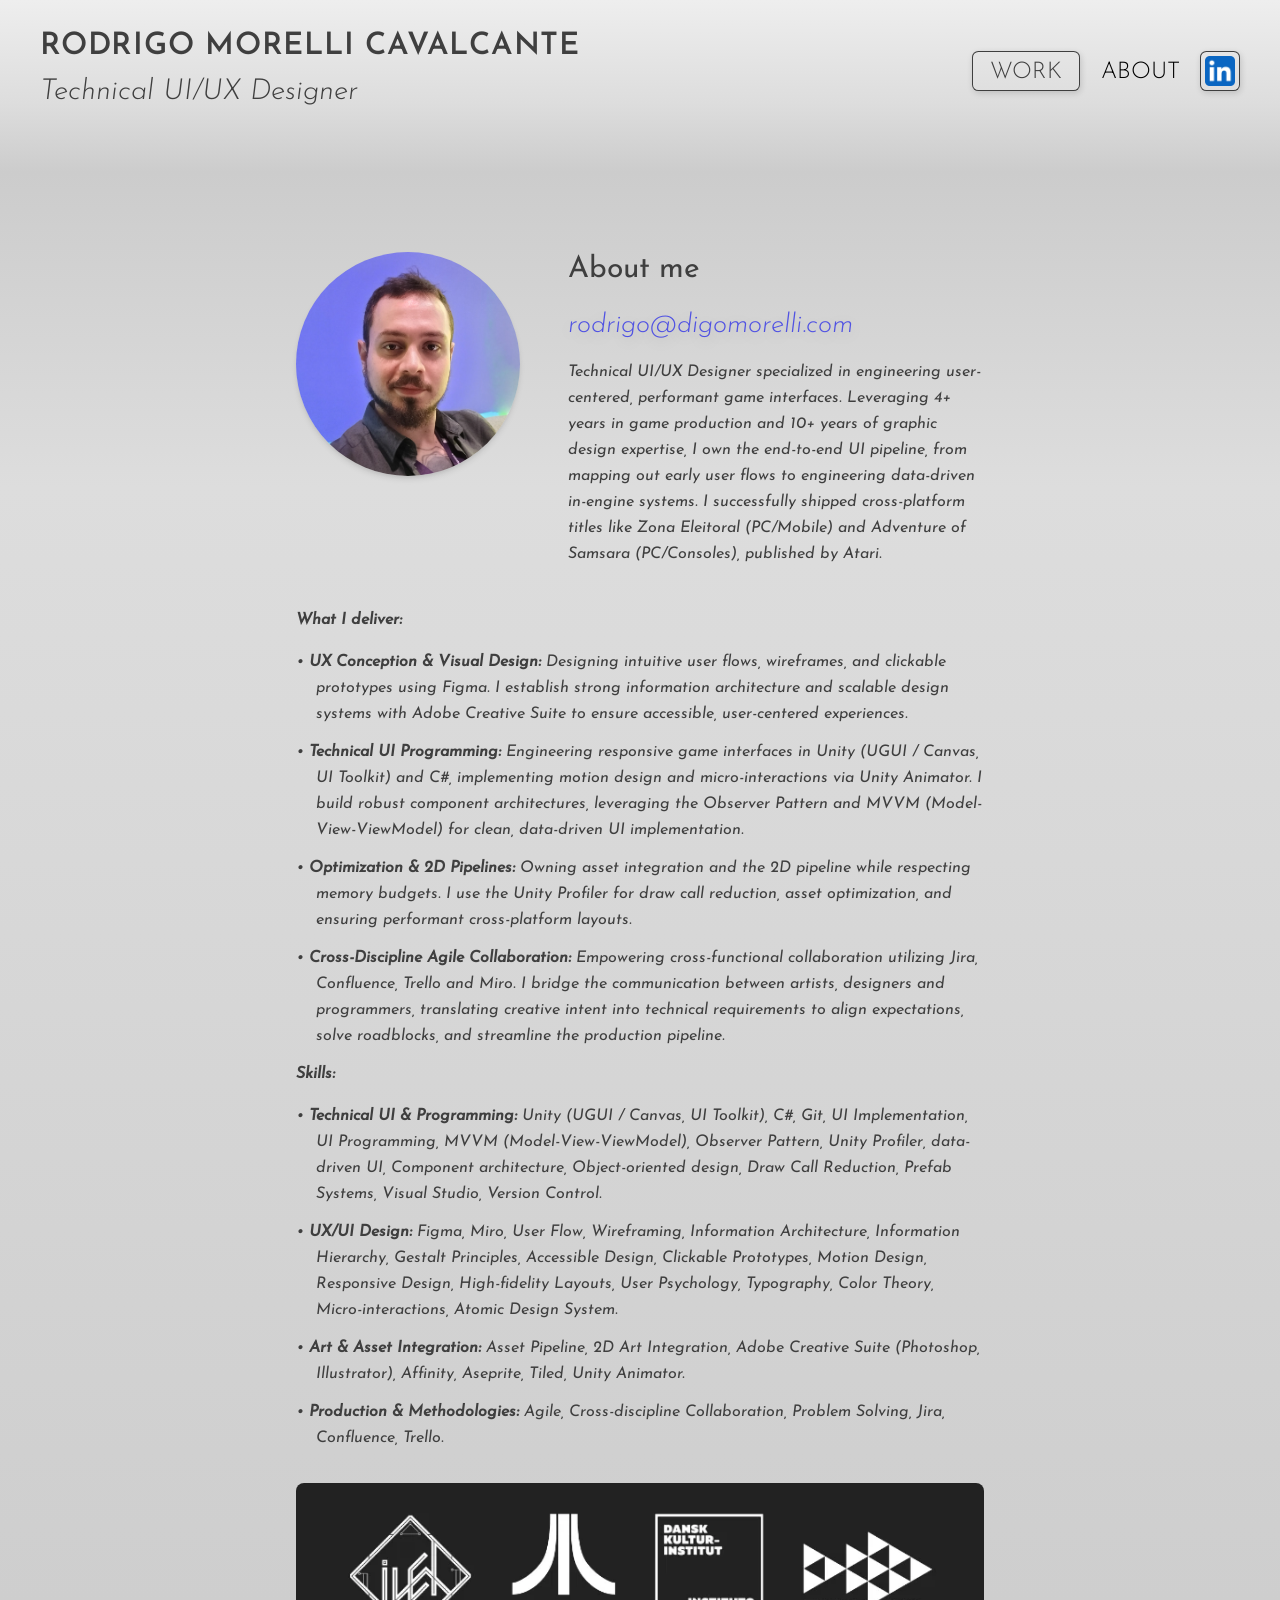
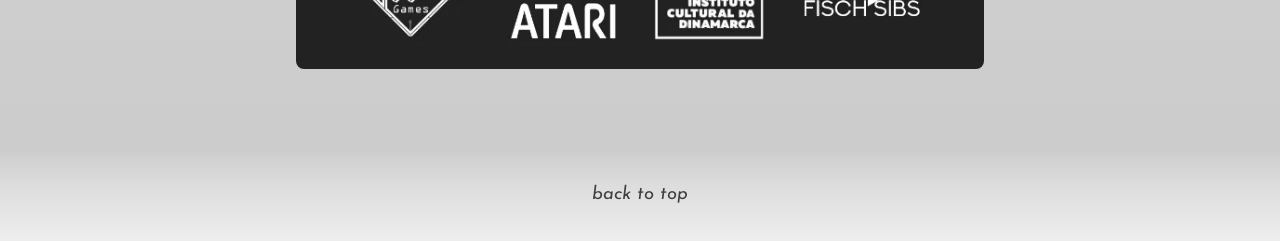
==== about/index.html @ e169d1e5 "content update" ====
<!DOCTYPE html>
<html lang="pt-BR">
<head>
<meta charset="UTF-8">
<meta name="viewport" content="width=device-width,initial-scale=1.0">
<title>About — Rodrigo Morelli Cavalcante</title>
<meta name="description" content="Sobre Rodrigo Morelli Cavalcante, Technical Artist e Game UI/UX Designer.">
<script async src="https://www.googletagmanager.com/gtag/js?id=G-GEHZT2DQS3"></script>
<script>window.dataLayer=window.dataLayer||[];function gtag(){dataLayer.push(arguments);}gtag('js',new Date());gtag('config','G-GEHZT2DQS3');</script>
<link rel="stylesheet" href="/styles.css">
<link rel="stylesheet" href="/fonts.css">
</head>
<body>
<div class="slide-inner">
<header class="bg-header" style="padding-bottom:3.6rem;">
  <div class="max-w-[1920px] mx-auto px-6 sm:px-10 pt-6 lg:pt-7 flex flex-col gap-5 lg:flex-row lg:items-center lg:justify-between">
    <a href="/" class="inline-block hover:underline" style="text-decoration:none;">
      <div class="text-[22px] sm:text-[26.4px] lg:text-[30.8px] font-semibold uppercase tracking-wide text-[#3F3F3F] leading-tight">Rodrigo Morelli Cavalcante</div>
      <div class="text-[17.6px] sm:text-[19.8px] lg:text-[29px] font-light italic text-[#3F3F3F] mt-1">Technical UI/UX Designer</div>
    </a>
    <nav class="flex flex-wrap items-center gap-[5px] sm:gap-[6px]">
      <a href="/" class="nav-btn js-nav-work" style="width:75.6px;height:28px;">
        <span style="transform:translateY(2px);display:inline-block;font-size:16.2px;font-weight:300;">WORK</span>
      </a>
      <a href="/about/" class="nav-btn-selected js-nav-about" style="width:84px;height:28px;">
        <span style="transform:translateY(2px);display:inline-block;font-size:16.2px;font-weight:300;">ABOUT</span>
      </a>
      <a href="https://www.linkedin.com/in/rodrigomorellicavalcante/" target="_blank" rel="noopener" class="linkedin-btn" id="li-btn" style="width:28px;height:28px;">
        <img src="/images/linkedin.webp" alt="LinkedIn" id="li-icon" style="width:20px;height:20px;border-radius:3px;">
      </a>
    </nav>
  </div>
</header>
  <div class="slide-main bg-content">
    <section class="max-w-3xl mx-auto px-6 sm:px-10 py-12 sm:py-16 lg:py-20">
      <div class="flex flex-col items-center text-center lg:flex-row lg:items-start lg:text-left gap-8 lg:gap-12">
        <div class="w-44 h-44 sm:w-52 sm:h-52 lg:w-56 lg:h-56 rounded-full overflow-hidden shrink-0 shadow-md">
          <picture><source srcset="/images/rodrigo-photo.webp" type="image/webp"><img src="/images/rodrigo-photo.png" alt="Rodrigo Morelli Cavalcante" loading="lazy" class="w-full h-full object-cover" ></picture>
        </div>
        <div>
          <h1 class="text-2xl sm:text-3xl text-[#3F3F3F] mb-4">About me</h1>
          <p class="lede font-light italic text-[#5052E3] text-[27px] text-center lg:text-left leading-relaxed mb-3">rodrigo@digomorelli.com</p>
          <p class="italic text-[#3F3F3F] leading-relaxed">Technical UI/UX Designer specialized in engineering user-centered, performant game interfaces. Leveraging 4+ years in game production and 10+ years of graphic design expertise, I own the end-to-end UI pipeline, from mapping out early user flows to engineering data-driven in-engine systems. I successfully shipped cross-platform titles like Zona Eleitoral (PC/Mobile) and Adventure of Samsara (PC/Consoles), published by Atari.</p>
        </div>
      </div>
      <div class="mt-8 lg:mt-10 text-center lg:text-left">
        <p class="italic text-[#3F3F3F] leading-relaxed mb-4"><strong>What I deliver:</strong></p><p class="italic text-[#3F3F3F] leading-relaxed mb-3" style="padding-left:1.25em;text-indent:-1.25em;">&#8226;&nbsp;<strong>UX Conception &amp; Visual Design:</strong> Designing intuitive user flows, wireframes, and clickable prototypes using Figma. I establish strong information architecture and scalable design systems with Adobe Creative Suite to ensure accessible, user-centered experiences.</p><p class="italic text-[#3F3F3F] leading-relaxed mb-3" style="padding-left:1.25em;text-indent:-1.25em;">&#8226;&nbsp;<strong>Technical UI Programming:</strong> Engineering responsive game interfaces in Unity (UGUI / Canvas, UI Toolkit) and C#, implementing motion design and micro-interactions via Unity Animator. I build robust component architectures, leveraging the Observer Pattern and MVVM (Model-View-ViewModel) for clean, data-driven UI implementation.</p><p class="italic text-[#3F3F3F] leading-relaxed mb-3" style="padding-left:1.25em;text-indent:-1.25em;">&#8226;&nbsp;<strong>Optimization &amp; 2D Pipelines:</strong> Owning asset integration and the 2D pipeline while respecting memory budgets. I use the Unity Profiler for draw call reduction, asset optimization, and ensuring performant cross-platform layouts.</p><p class="italic text-[#3F3F3F] leading-relaxed mb-3" style="padding-left:1.25em;text-indent:-1.25em;">&#8226;&nbsp;<strong>Cross-Discipline Agile Collaboration:</strong> Empowering cross-functional collaboration utilizing Jira, Confluence, Trello and Miro. I bridge the communication between artists, designers and programmers, translating creative intent into technical requirements to align expectations, solve roadblocks, and streamline the production pipeline.</p><p class="italic text-[#3F3F3F] leading-relaxed mt-2 mb-4"><strong>Skills:</strong></p><p class="italic text-[#3F3F3F] leading-relaxed mb-3" style="padding-left:1.25em;text-indent:-1.25em;">&#8226;&nbsp;<strong>Technical UI &amp; Programming:</strong> Unity (UGUI / Canvas, UI Toolkit), C#, Git, UI Implementation, UI Programming, MVVM (Model-View-ViewModel), Observer Pattern, Unity Profiler, data-driven UI, Component architecture, Object-oriented design, Draw Call Reduction, Prefab Systems, Visual Studio, Version Control.</p><p class="italic text-[#3F3F3F] leading-relaxed mb-3" style="padding-left:1.25em;text-indent:-1.25em;">&#8226;&nbsp;<strong>UX/UI Design:</strong> Figma, Miro, User Flow, Wireframing, Information Architecture, Information Hierarchy, Gestalt Principles, Accessible Design, Clickable Prototypes, Motion Design, Responsive Design, High-fidelity Layouts, User Psychology, Typography, Color Theory, Micro-interactions, Atomic Design System.</p><p class="italic text-[#3F3F3F] leading-relaxed mb-3" style="padding-left:1.25em;text-indent:-1.25em;">&#8226;&nbsp;<strong>Art &amp; Asset Integration:</strong> Asset Pipeline, 2D Art Integration, Adobe Creative Suite (Photoshop, Illustrator), Affinity, Aseprite, Tiled, Unity Animator.</p><p class="italic text-[#3F3F3F] leading-relaxed mb-8" style="padding-left:1.25em;text-indent:-1.25em;">&#8226;&nbsp;<strong>Production &amp; Methodologies:</strong> Agile, Cross-discipline Collaboration, Problem Solving, Jira, Confluence, Trello.</p>
        <picture><source srcset="/images/companies-banner.webp" type="image/webp"><img src="/images/companies-banner.png" alt="Companies" loading="lazy" class="w-full rounded-lg" ></picture>
      </div>
    </section>
  </div>
  <footer class="bg-footer py-8 text-center">
  <button class="js-footer-top italic text-[16.1px] sm:text-[18.4px] text-[#3F3F3F] hover:opacity-60 transition-opacity duration-200 border-none bg-transparent cursor-pointer">back to top</button>
</footer>
</div>
<div id="zoom-modal"
     class="fixed inset-0 z-[60] flex items-center justify-center
            bg-black/60 opacity-0 pointer-events-none
            transition-opacity duration-200 ease-out"
     role="dialog" aria-modal="true">
  <button id="zoom-close"
          aria-label="Close"
          class="absolute top-4 right-4 w-10 h-10 flex items-center justify-center
                 text-[#EEEEEE] hover:text-white text-2xl leading-none
                 bg-transparent border-none cursor-pointer z-10 transition-colors duration-150">&#x2715;</button>
  <img id="zoom-img" src="" alt="Expanded view"
       class="max-w-[95vw] max-h-[95vh] object-contain select-none">
</div>
<button id="backToTop" aria-label="Back to top"
  class="fixed bottom-6 right-6 z-50 flex flex-col items-center justify-center
         w-16 h-16 rounded-full opacity-0 pointer-events-none translate-y-3
         transition-all duration-200">
  <svg width="16" height="16" viewBox="0 0 24 24" fill="none" stroke="currentColor"
       stroke-width="2.5" stroke-linecap="round" stroke-linejoin="round">
    <polyline points="18 15 12 9 6 15"/>
  </svg>
  <span style="font-size:10px;font-weight:500;letter-spacing:.05em;margin-top:2px;">TOP</span>
</button>
<script src="/scripts.js" defer></script>
</body>
</html>
---- styles.css ----
*,:after,:before{--tw-border-spacing-x:0;--tw-border-spacing-y:0;--tw-translate-x:0;--tw-translate-y:0;--tw-rotate:0;--tw-skew-x:0;--tw-skew-y:0;--tw-scale-x:1;--tw-scale-y:1;--tw-pan-x: ;--tw-pan-y: ;--tw-pinch-zoom: ;--tw-scroll-snap-strictness:proximity;--tw-gradient-from-position: ;--tw-gradient-via-position: ;--tw-gradient-to-position: ;--tw-ordinal: ;--tw-slashed-zero: ;--tw-numeric-figure: ;--tw-numeric-spacing: ;--tw-numeric-fraction: ;--tw-ring-inset: ;--tw-ring-offset-width:0px;--tw-ring-offset-color:#fff;--tw-ring-color:rgba(59,130,246,.5);--tw-ring-offset-shadow:0 0 #0000;--tw-ring-shadow:0 0 #0000;--tw-shadow:0 0 #0000;--tw-shadow-colored:0 0 #0000;--tw-blur: ;--tw-brightness: ;--tw-contrast: ;--tw-grayscale: ;--tw-hue-rotate: ;--tw-invert: ;--tw-saturate: ;--tw-sepia: ;--tw-drop-shadow: ;--tw-backdrop-blur: ;--tw-backdrop-brightness: ;--tw-backdrop-contrast: ;--tw-backdrop-grayscale: ;--tw-backdrop-hue-rotate: ;--tw-backdrop-invert: ;--tw-backdrop-opacity: ;--tw-backdrop-saturate: ;--tw-backdrop-sepia: ;--tw-contain-size: ;--tw-contain-layout: ;--tw-contain-paint: ;--tw-contain-style: }::backdrop{--tw-border-spacing-x:0;--tw-border-spacing-y:0;--tw-translate-x:0;--tw-translate-y:0;--tw-rotate:0;--tw-skew-x:0;--tw-skew-y:0;--tw-scale-x:1;--tw-scale-y:1;--tw-pan-x: ;--tw-pan-y: ;--tw-pinch-zoom: ;--tw-scroll-snap-strictness:proximity;--tw-gradient-from-position: ;--tw-gradient-via-position: ;--tw-gradient-to-position: ;--tw-ordinal: ;--tw-slashed-zero: ;--tw-numeric-figure: ;--tw-numeric-spacing: ;--tw-numeric-fraction: ;--tw-ring-inset: ;--tw-ring-offset-width:0px;--tw-ring-offset-color:#fff;--tw-ring-color:rgba(59,130,246,.5);--tw-ring-offset-shadow:0 0 #0000;--tw-ring-shadow:0 0 #0000;--tw-shadow:0 0 #0000;--tw-shadow-colored:0 0 #0000;--tw-blur: ;--tw-brightness: ;--tw-contrast: ;--tw-grayscale: ;--tw-hue-rotate: ;--tw-invert: ;--tw-saturate: ;--tw-sepia: ;--tw-drop-shadow: ;--tw-backdrop-blur: ;--tw-backdrop-brightness: ;--tw-backdrop-contrast: ;--tw-backdrop-grayscale: ;--tw-backdrop-hue-rotate: ;--tw-backdrop-invert: ;--tw-backdrop-opacity: ;--tw-backdrop-saturate: ;--tw-backdrop-sepia: ;--tw-contain-size: ;--tw-contain-layout: ;--tw-contain-paint: ;--tw-contain-style: }/*! tailwindcss v3.4.19 | MIT License | https://tailwindcss.com*/*,:after,:before{box-sizing:border-box;border:0 solid #e5e7eb}:after,:before{--tw-content:""}:host,html{line-height:1.5;-webkit-text-size-adjust:100%;-moz-tab-size:4;-o-tab-size:4;tab-size:4;font-family:Josefin Sans,sans-serif;font-feature-settings:normal;font-variation-settings:normal;-webkit-tap-highlight-color:transparent}body{margin:0;line-height:inherit}hr{height:0;color:inherit;border-top-width:1px}abbr:where([title]){-webkit-text-decoration:underline dotted;text-decoration:underline dotted}h1,h2,h3,h4,h5,h6{font-size:inherit;font-weight:inherit}a{color:inherit;text-decoration:inherit}b,strong{font-weight:bolder}code,kbd,pre,samp{font-family:ui-monospace,SFMono-Regular,Menlo,Monaco,Consolas,Liberation Mono,Courier New,monospace;font-feature-settings:normal;font-variation-settings:normal;font-size:1em}small{font-size:80%}sub,sup{font-size:75%;line-height:0;position:relative;vertical-align:baseline}sub{bottom:-.25em}sup{top:-.5em}table{text-indent:0;border-color:inherit;border-collapse:collapse}button,input,optgroup,select,textarea{font-family:inherit;font-feature-settings:inherit;font-variation-settings:inherit;font-size:100%;font-weight:inherit;line-height:inherit;letter-spacing:inherit;color:inherit;margin:0;padding:0}button,select{text-transform:none}button,input:where([type=button]),input:where([type=reset]),input:where([type=submit]){-webkit-appearance:button;background-color:transparent;background-image:none}:-moz-focusring{outline:auto}:-moz-ui-invalid{box-shadow:none}progress{vertical-align:baseline}::-webkit-inner-spin-button,::-webkit-outer-spin-button{height:auto}[type=search]{-webkit-appearance:textfield;outline-offset:-2px}::-webkit-search-decoration{-webkit-appearance:none}::-webkit-file-upload-button{-webkit-appearance:button;font:inherit}summary{display:list-item}blockquote,dd,dl,figure,h1,h2,h3,h4,h5,h6,hr,p,pre{margin:0}fieldset{margin:0}fieldset,legend{padding:0}menu,ol,ul{list-style:none;margin:0;padding:0}dialog{padding:0}textarea{resize:vertical}input::-moz-placeholder,textarea::-moz-placeholder{opacity:1;color:#9ca3af}input::placeholder,textarea::placeholder{opacity:1;color:#9ca3af}[role=button],button{cursor:pointer}:disabled{cursor:default}audio,canvas,embed,iframe,img,object,svg,video{display:block;vertical-align:middle}img,video{max-width:100%;height:auto}[hidden]:where(:not([hidden=until-found])){display:none}.pointer-events-none{pointer-events:none}.visible{visibility:visible}.fixed{position:fixed}.absolute{position:absolute}.relative{position:relative}.inset-0{inset:0}.bottom-6{bottom:1.5rem}.right-4{right:1rem}.right-6{right:1.5rem}.top-4{top:1rem}.z-10{z-index:10}.z-50{z-index:50}.z-\[60\]{z-index:60}.mx-auto{margin-left:auto;margin-right:auto}.my-7{margin-top:1.75rem;margin-bottom:1.75rem}.my-8{margin-top:2rem;margin-bottom:2rem}.mb-3{margin-bottom:.75rem}.mb-4{margin-bottom:1rem}.mb-5{margin-bottom:1.25rem}.mb-8{margin-bottom:2rem}.mt-1{margin-top:.25rem}.mt-10{margin-top:2.5rem}.mt-12{margin-top:3rem}.mt-8{margin-top:2rem}.inline-block{display:inline-block}.flex{display:flex}.table{display:table}.grid{display:grid}.hidden{display:none}.aspect-\[3\/2\]{aspect-ratio:3/2}.h-10{height:2.5rem}.h-12{height:3rem}.h-16{height:4rem}.h-44{height:11rem}.h-auto{height:auto}.h-full{height:100%}.max-h-\[95vh\]{max-height:95vh}.w-10{width:2.5rem}.w-16{width:4rem}.w-44{width:11rem}.w-full{width:100%}.max-w-3xl{max-width:48rem}.max-w-\[1920px\]{max-width:1920px}.max-w-\[95vw\]{max-width:95vw}.shrink-0{flex-shrink:0}.translate-y-3{--tw-translate-y:0.75rem;transform:translate(var(--tw-translate-x),var(--tw-translate-y)) rotate(var(--tw-rotate)) skewX(var(--tw-skew-x)) skewY(var(--tw-skew-y)) scaleX(var(--tw-scale-x)) scaleY(var(--tw-scale-y))}.cursor-pointer{cursor:pointer}.cursor-zoom-in{cursor:zoom-in}.select-none{-webkit-user-select:none;-moz-user-select:none;user-select:none}.resize{resize:both}.grid-cols-1{grid-template-columns:repeat(1,minmax(0,1fr))}.flex-col{flex-direction:column}.flex-wrap{flex-wrap:wrap}.items-center{align-items:center}.justify-center{justify-content:center}.gap-3{gap:.75rem}.gap-5{gap:1.25rem}.gap-6{gap:1.5rem}.gap-8{gap:2rem}.gap-\[5px\]{gap:5px}.overflow-hidden{overflow:hidden}.rounded-full{border-radius:9999px}.rounded-lg{border-radius:.5rem}.border{border-width:1px}.border-none{border-style:none}.bg-black\/60{background-color:rgba(0,0,0,.6)}.bg-transparent{background-color:transparent}.object-contain{-o-object-fit:contain;object-fit:contain}.object-cover{-o-object-fit:cover;object-fit:cover}.object-left-top{-o-object-position:left top;object-position:left top}.object-top{-o-object-position:top;object-position:top}.px-4{padding-left:1rem;padding-right:1rem}.px-6{padding-left:1.5rem;padding-right:1.5rem}.py-12{padding-top:3rem;padding-bottom:3rem}.py-8{padding-top:2rem;padding-bottom:2rem}.pb-16{padding-bottom:4rem}.pb-20{padding-bottom:5rem}.pb-\[14\.4px\]{padding-bottom:14.4px}.pt-10{padding-top:2.5rem}.pt-6{padding-top:1.5rem}.pt-\[2\.4rem\]{padding-top:2.4rem}.text-center{text-align:center}.text-2xl{font-size:1.5rem;line-height:2rem}.text-\[16\.1px\]{font-size:16.1px}.text-\[17\.6px\]{font-size:17.6px}.text-\[18\.5px\]{font-size:18.5px}.text-\[22px\]{font-size:22px}.text-\[26\.4px\]{font-size:26.4px}.text-\[27px\]{font-size:27px}.text-sm{font-size:.875rem;line-height:1.25rem}.text-xl{font-size:1.25rem;line-height:1.75rem}.font-light{font-weight:300}.font-semibold{font-weight:600}.uppercase{text-transform:uppercase}.italic{font-style:italic}.leading-none{line-height:1}.leading-relaxed{line-height:1.625}.leading-tight{line-height:1.25}.tracking-wide{letter-spacing:.025em}.text-\[\#055E5A\]{--tw-text-opacity:1;color:rgb(5 94 90/var(--tw-text-opacity,1))}.text-\[\#144DB5\]{--tw-text-opacity:1;color:rgb(20 77 181/var(--tw-text-opacity,1))}.text-\[\#3F3F3F\]{--tw-text-opacity:1;color:rgb(63 63 63/var(--tw-text-opacity,1))}.text-\[\#3f3f3f\]\/60{color:rgba(63,63,63,.6)}.text-\[\#5052E3\]{--tw-text-opacity:1;color:rgb(80 82 227/var(--tw-text-opacity,1))}.text-\[\#5B7DA9\]{--tw-text-opacity:1;color:rgb(91 125 169/var(--tw-text-opacity,1))}.text-\[\#709D31\]{--tw-text-opacity:1;color:rgb(112 157 49/var(--tw-text-opacity,1))}.text-\[\#C01FB0\]{--tw-text-opacity:1;color:rgb(192 31 176/var(--tw-text-opacity,1))}.text-\[\#EEEEEE\]{--tw-text-opacity:1;color:rgb(238 238 238/var(--tw-text-opacity,1))}.opacity-0{opacity:0}.opacity-100{opacity:1}.shadow-md{--tw-shadow:0 4px 6px -1px rgba(0,0,0,.1),0 2px 4px -2px rgba(0,0,0,.1);--tw-shadow-colored:0 4px 6px -1px var(--tw-shadow-color),0 2px 4px -2px var(--tw-shadow-color);box-shadow:var(--tw-ring-offset-shadow,0 0 #0000),var(--tw-ring-shadow,0 0 #0000),var(--tw-shadow)}.transition-all{transition-property:all;transition-timing-function:cubic-bezier(.4,0,.2,1);transition-duration:.15s}.transition-colors{transition-property:color,background-color,border-color,text-decoration-color,fill,stroke;transition-timing-function:cubic-bezier(.4,0,.2,1);transition-duration:.15s}.transition-opacity{transition-property:opacity;transition-timing-function:cubic-bezier(.4,0,.2,1)}.duration-150,.transition-opacity{transition-duration:.15s}.duration-200{transition-duration:.2s}.ease-out{transition-timing-function:cubic-bezier(0,0,.2,1)}.hover\:text-white:hover{--tw-text-opacity:1;color:rgb(255 255 255/var(--tw-text-opacity,1))}.hover\:underline:hover{text-decoration-line:underline}.hover\:opacity-60:hover{opacity:.6}@media (min-width:640px){.sm\:mx-auto{margin-left:auto;margin-right:auto}.sm\:my-9{margin-top:2.25rem;margin-bottom:2.25rem}.sm\:mt-14{margin-top:3.5rem}.sm\:mt-16{margin-top:4rem}.sm\:h-52{height:13rem}.sm\:h-\[340px\]{height:340px}.sm\:h-full{height:100%}.sm\:w-52{width:13rem}.sm\:w-\[576px\]{width:576px}.sm\:max-w-5xl{max-width:64rem}.sm\:grid-cols-2{grid-template-columns:repeat(2,minmax(0,1fr))}.sm\:gap-4{gap:1rem}.sm\:gap-7{gap:1.75rem}.sm\:gap-\[6px\]{gap:6px}.sm\:object-cover{-o-object-fit:cover;object-fit:cover}.sm\:px-10{padding-left:2.5rem;padding-right:2.5rem}.sm\:px-6{padding-left:1.5rem;padding-right:1.5rem}.sm\:px-8{padding-left:2rem;padding-right:2rem}.sm\:py-16{padding-top:4rem;padding-bottom:4rem}.sm\:pb-24{padding-bottom:6rem}.sm\:pb-\[26\.625px\]{padding-bottom:26.625px}.sm\:pt-14{padding-top:3.5rem}.sm\:pt-\[3\.2rem\]{padding-top:3.2rem}.sm\:text-2xl{font-size:1.5rem;line-height:2rem}.sm\:text-3xl{font-size:1.875rem;line-height:2.25rem}.sm\:text-\[18\.4px\]{font-size:18.4px}.sm\:text-\[19\.8px\]{font-size:19.8px}.sm\:text-\[26\.4px\]{font-size:26.4px}.sm\:text-\[29\.7px\]{font-size:29.7px}.sm\:text-\[37\.125px\]{font-size:37.125px}}@media (min-width:1024px){.lg\:mt-10{margin-top:2.5rem}.lg\:h-56{height:14rem}.lg\:h-\[460px\]{height:460px}.lg\:w-56{width:14rem}.lg\:grid-cols-2{grid-template-columns:repeat(2,minmax(0,1fr))}.lg\:grid-cols-3{grid-template-columns:repeat(3,minmax(0,1fr))}.lg\:flex-row{flex-direction:row}.lg\:items-start{align-items:flex-start}.lg\:items-center{align-items:center}.lg\:justify-between{justify-content:space-between}.lg\:gap-12{gap:3rem}.lg\:gap-8{gap:2rem}.lg\:px-8{padding-left:2rem;padding-right:2rem}.lg\:py-20{padding-top:5rem;padding-bottom:5rem}.lg\:pt-7{padding-top:1.75rem}.lg\:text-left{text-align:left}.lg\:text-3xl{font-size:1.875rem;line-height:2.25rem}.lg\:text-4xl{font-size:2.25rem;line-height:2.5rem}.lg\:text-\[29px\]{font-size:29px}.lg\:text-\[30\.8px\]{font-size:30.8px}}@media (min-width:1280px){.xl\:h-\[560px\]{height:560px}}
---- fonts.css ----
@font-face{font-family:'Josefin Sans';src:url('./fonts/JosefinSans-Light.ttf') format('truetype');font-weight:300;font-style:normal;font-display:swap;}
@font-face{font-family:'Josefin Sans';src:url('./fonts/JosefinSans-LightItalic.ttf') format('truetype');font-weight:300;font-style:italic;font-display:swap;}
@font-face{font-family:'Josefin Sans';src:url('./fonts/JosefinSans-Regular.ttf') format('truetype');font-weight:400;font-style:normal;font-display:swap;}
@font-face{font-family:'Josefin Sans';src:url('./fonts/JosefinSans-Italic.ttf') format('truetype');font-weight:400;font-style:italic;font-display:swap;}
@font-face{font-family:'Josefin Sans';src:url('./fonts/JosefinSans-Medium.ttf') format('truetype');font-weight:500;font-style:normal;font-display:swap;}
@font-face{font-family:'Josefin Sans';src:url('./fonts/JosefinSans-SemiBold.ttf') format('truetype');font-weight:600;font-style:normal;font-display:swap;}
@font-face{font-family:'Josefin Sans';src:url('./fonts/JosefinSans-Bold.ttf') format('truetype');font-weight:700;font-style:normal;font-display:swap;}

/* ── PAGE LAYOUT ── */
html{scroll-behavior:smooth;}
html,body{margin:0;background:linear-gradient(to bottom,#EEEEEE 0%,#DDDDDD 9%,#CCCCCC 15%,#DDDDDD 31%,#CCCCCC 95%,#DDDDDD 97%,#EEEEEE 100%);}
.slide-inner{min-height:100vh;display:flex;flex-direction:column;font-family:'Josefin Sans',sans-serif;}
.slide-main{flex:1;}
html::-webkit-scrollbar{width:8px;}
html::-webkit-scrollbar-thumb{background:#b9b9b9;border-radius:4px;}

/* ── GRADIENTS ── */
.bg-header{background:linear-gradient(to bottom,#EEEEEE 0%,#dddddd 60%,#CCCCCC 100%);}
.bg-content{background:linear-gradient(to bottom,#CCCCCC 0%,#DDDDDD 20%,#CCCCCC 100%);}
.bg-content-project{background:linear-gradient(to bottom,#CCCCCC 0%,#DDDDDD 5%,#CCCCCC 100%);}
.bg-footer{background:linear-gradient(to bottom,#CCCCCC 0%,#dddddd 40%,#EEEEEE 100%);}

/* ── NAV BUTTONS ── */
.nav-btn{
  display:inline-flex;align-items:center;justify-content:center;
  background:transparent;color:#3F3F3F;font-weight:300;
  border-radius:5.46px;
  box-shadow:inset 0 0 0 1px #3F3F3F,1px 2px 6px rgba(0,0,0,.15);
  transition:color 200ms ease-in-out,background 200ms ease-in-out,box-shadow 200ms ease-in-out;
  cursor:pointer;text-decoration:none;border:none;
}
@media(min-width:1024px){.nav-btn{border-radius:6.3px;}}
.nav-btn:hover{
  color:#000;background:rgba(255,255,255,.30);
  box-shadow:0 0 0 1px #000,2px 4px 10px rgba(0,0,0,.15);
}
.nav-btn-selected{
  display:inline-flex;align-items:center;justify-content:center;
  color:#000;background:transparent;box-shadow:none;font-weight:400;
  cursor:default;pointer-events:none;border:none;border-radius:5.46px;
}
@media(min-width:1024px){.nav-btn-selected{border-radius:6.3px;}}

/* ── LINKEDIN (same border/shadow as nav-btn) ── */
.linkedin-btn{
  display:inline-flex;align-items:center;justify-content:center;
  background:transparent;
  border-radius:5.46px;border:none;cursor:pointer;text-decoration:none;
  box-shadow:inset 0 0 0 1px #3F3F3F,1px 2px 6px rgba(0,0,0,.15);
  transition:background 200ms ease-in-out,box-shadow 200ms ease-in-out,filter 200ms ease-in-out;
}
@media(min-width:1024px){.linkedin-btn{border-radius:6.3px;}}
.linkedin-btn:hover{
  background:rgba(255,255,255,.30);
  box-shadow:0 0 0 1px #000,2px 4px 10px rgba(0,0,0,.15);
  filter:brightness(1.25);
}

/* ── BACK TO TOP ── */
#backToTop{
  background:transparent;color:#3F3F3F;
  box-shadow:inset 0 0 0 1px #3F3F3F,1px 2px 6px rgba(0,0,0,.15);
  transition:color 200ms ease-in-out,background 200ms ease-in-out,box-shadow 200ms ease-in-out;
  border:none;cursor:pointer;
}
#backToTop:hover{
  color:#000;background:rgba(255,255,255,.30);
  box-shadow:0 0 0 1px #000,2px 4px 10px rgba(0,0,0,.15);
}

/* ── HERO LEDE TEXT ── */
.lede{text-shadow:0 4px 15px rgba(0,0,0,.15);}

/* ── PROJECT THUMBS ── */
.project-thumb{
  outline:1px solid #3f3f3f;
  box-shadow:1px 2px 6px rgba(0,0,0,.15);
  transition:outline 200ms ease-in-out,box-shadow 200ms ease-in-out;
  border-radius:0.75rem;overflow:hidden;display:block;position:relative;
}
.project-thumb:hover{outline:1px solid #000;box-shadow:2px 4px 10px rgba(0,0,0,.15);}
.wip-thumb{
  background:rgba(167,167,167,.05);
  outline:1px solid rgba(63,63,63,.3);
  box-shadow:1px 2px 6px rgba(0,0,0,.15);border-radius:0.75rem;
}

/* ── THUMB OVERLAY ── */
/* Default: overlay height ~19% of thumb (top:81%). Content is always
   top-aligned with a fixed padding-top, so the gap between the title and
   the top edge of the box never changes while it animates open. */
.thumb-overlay{
  position:absolute;left:0;right:0;bottom:0;
  top:81%;
  background:linear-gradient(to top,rgba(0,0,0,.75),rgba(0,0,0,.5));
  transition:top 200ms ease-in-out,background 200ms ease-in-out;
  padding:0.5rem 1rem 0.375rem;
  display:flex;flex-direction:column;justify-content:flex-start;
}
/* Hover: expand to at most 40% of the thumb's height, more opaque */
.project-thumb:hover .thumb-overlay{
  top:60%;
  background:linear-gradient(to top,rgba(0,0,0,.90),rgba(0,0,0,.60));
}

/* THUMB TITLE */
/* Font size stays constant in every state — it never grows on hover. */
.thumb-title{
  color:#fff;text-align:center;
  font-size:20.16px;
  line-height:1.25;
  padding:0;
}
@media(min-width:640px){.thumb-title{font-size:19.2px;}}

/* THUMB INFO (hover paragraph) */
.thumb-info{
  max-height:0;overflow:hidden;opacity:0;margin-top:0.5rem;
  transition:max-height 200ms ease-in-out,opacity 200ms ease-in-out;
}
.project-thumb:hover .thumb-info{max-height:220px;opacity:1;}
.thumb-info p{font-style:italic;font-size:11px;color:#fff;text-align:center;line-height:1.5;}
@media(min-width:1024px){.thumb-info p{font-size:13.2px;}}

/* ── YOUTUBE LITE ── */
.yt-lite{position:relative;background:#000;cursor:pointer;aspect-ratio:16/9;display:flex;align-items:center;justify-content:center;}
.yt-lite img{position:absolute;inset:0;width:100%;height:100%;object-fit:cover;}
.yt-play{position:absolute;width:68px;height:48px;border-radius:12px;display:flex;align-items:center;justify-content:center;background:rgba(255,0,0,.9);transition:background 200ms;}
.yt-lite:hover .yt-play{background:#f00;}
.yt-lite iframe{position:absolute;inset:0;width:100%;height:100%;border:0;}

/* ── LAZY VIDEO ── */
video.lazy-video{display:block;width:100%;height:auto;}

/* ── ZOOM MODAL ── */
#zoom-modal{backdrop-filter:none;}
#zoom-img{box-shadow:0 8px 32px rgba(0,0,0,.6);}
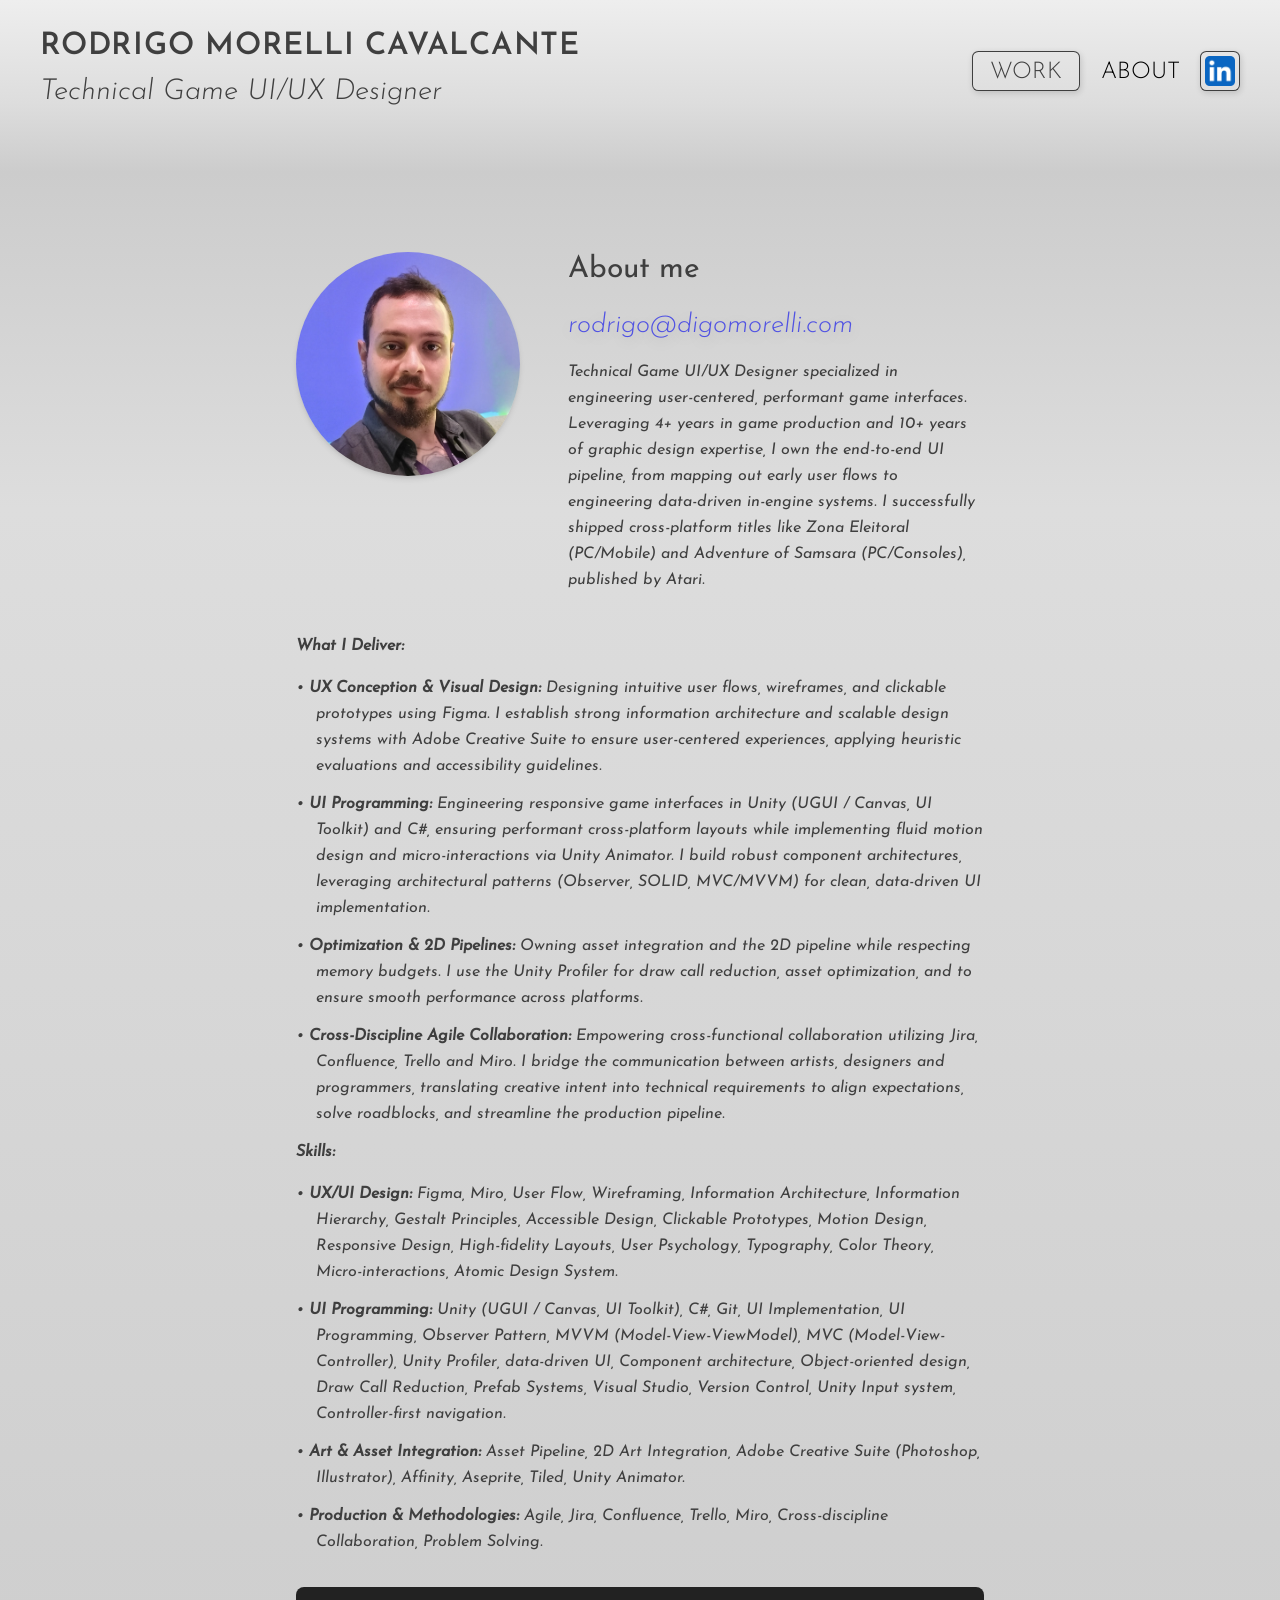
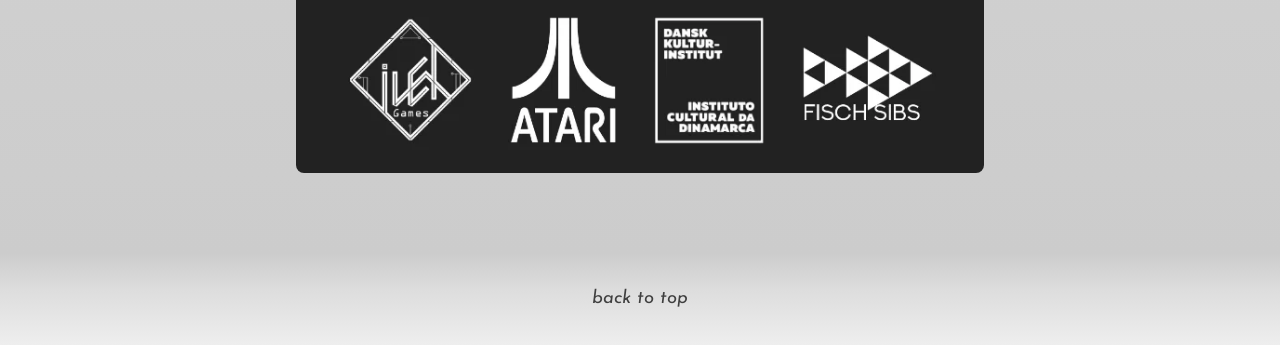
==== commit 33d14693: "content update" ====
--- a/about/index.html
+++ b/about/index.html
@@ -16,7 +16,7 @@
   <div class="max-w-[1920px] mx-auto px-6 sm:px-10 pt-6 lg:pt-7 flex flex-col gap-5 lg:flex-row lg:items-center lg:justify-between">
     <a href="/" class="inline-block hover:underline" style="text-decoration:none;">
       <div class="text-[22px] sm:text-[26.4px] lg:text-[30.8px] font-semibold uppercase tracking-wide text-[#3F3F3F] leading-tight">Rodrigo Morelli Cavalcante</div>
-      <div class="text-[17.6px] sm:text-[19.8px] lg:text-[29px] font-light italic text-[#3F3F3F] mt-1">Technical UI/UX Designer</div>
+      <div class="text-[17.6px] sm:text-[19.8px] lg:text-[29px] font-light italic text-[#3F3F3F] mt-1">Technical Game UI/UX Designer</div>
     </a>
     <nav class="flex flex-wrap items-center gap-[5px] sm:gap-[6px]">
       <a href="/" class="nav-btn js-nav-work" style="width:75.6px;height:28px;">
@@ -40,11 +40,11 @@
         <div>
           <h1 class="text-2xl sm:text-3xl text-[#3F3F3F] mb-4">About me</h1>
           <p class="lede font-light italic text-[#5052E3] text-[27px] text-center lg:text-left leading-relaxed mb-3">rodrigo@digomorelli.com</p>
-          <p class="italic text-[#3F3F3F] leading-relaxed">Technical UI/UX Designer specialized in engineering user-centered, performant game interfaces. Leveraging 4+ years in game production and 10+ years of graphic design expertise, I own the end-to-end UI pipeline, from mapping out early user flows to engineering data-driven in-engine systems. I successfully shipped cross-platform titles like Zona Eleitoral (PC/Mobile) and Adventure of Samsara (PC/Consoles), published by Atari.</p>
+          <p class="italic text-[#3F3F3F] leading-relaxed">Technical Game UI/UX Designer specialized in engineering user-centered, performant game interfaces. Leveraging 4+ years in game production and 10+ years of graphic design expertise, I own the end-to-end UI pipeline, from mapping out early user flows to engineering data-driven in-engine systems. I successfully shipped cross-platform titles like Zona Eleitoral (PC/Mobile) and Adventure of Samsara (PC/Consoles), published by Atari.</p>
         </div>
       </div>
       <div class="mt-8 lg:mt-10 text-center lg:text-left">
-        <p class="italic text-[#3F3F3F] leading-relaxed mb-4"><strong>What I deliver:</strong></p><p class="italic text-[#3F3F3F] leading-relaxed mb-3" style="padding-left:1.25em;text-indent:-1.25em;">&#8226;&nbsp;<strong>UX Conception &amp; Visual Design:</strong> Designing intuitive user flows, wireframes, and clickable prototypes using Figma. I establish strong information architecture and scalable design systems with Adobe Creative Suite to ensure accessible, user-centered experiences.</p><p class="italic text-[#3F3F3F] leading-relaxed mb-3" style="padding-left:1.25em;text-indent:-1.25em;">&#8226;&nbsp;<strong>Technical UI Programming:</strong> Engineering responsive game interfaces in Unity (UGUI / Canvas, UI Toolkit) and C#, implementing motion design and micro-interactions via Unity Animator. I build robust component architectures, leveraging the Observer Pattern and MVVM (Model-View-ViewModel) for clean, data-driven UI implementation.</p><p class="italic text-[#3F3F3F] leading-relaxed mb-3" style="padding-left:1.25em;text-indent:-1.25em;">&#8226;&nbsp;<strong>Optimization &amp; 2D Pipelines:</strong> Owning asset integration and the 2D pipeline while respecting memory budgets. I use the Unity Profiler for draw call reduction, asset optimization, and ensuring performant cross-platform layouts.</p><p class="italic text-[#3F3F3F] leading-relaxed mb-3" style="padding-left:1.25em;text-indent:-1.25em;">&#8226;&nbsp;<strong>Cross-Discipline Agile Collaboration:</strong> Empowering cross-functional collaboration utilizing Jira, Confluence, Trello and Miro. I bridge the communication between artists, designers and programmers, translating creative intent into technical requirements to align expectations, solve roadblocks, and streamline the production pipeline.</p><p class="italic text-[#3F3F3F] leading-relaxed mt-2 mb-4"><strong>Skills:</strong></p><p class="italic text-[#3F3F3F] leading-relaxed mb-3" style="padding-left:1.25em;text-indent:-1.25em;">&#8226;&nbsp;<strong>Technical UI &amp; Programming:</strong> Unity (UGUI / Canvas, UI Toolkit), C#, Git, UI Implementation, UI Programming, MVVM (Model-View-ViewModel), Observer Pattern, Unity Profiler, data-driven UI, Component architecture, Object-oriented design, Draw Call Reduction, Prefab Systems, Visual Studio, Version Control.</p><p class="italic text-[#3F3F3F] leading-relaxed mb-3" style="padding-left:1.25em;text-indent:-1.25em;">&#8226;&nbsp;<strong>UX/UI Design:</strong> Figma, Miro, User Flow, Wireframing, Information Architecture, Information Hierarchy, Gestalt Principles, Accessible Design, Clickable Prototypes, Motion Design, Responsive Design, High-fidelity Layouts, User Psychology, Typography, Color Theory, Micro-interactions, Atomic Design System.</p><p class="italic text-[#3F3F3F] leading-relaxed mb-3" style="padding-left:1.25em;text-indent:-1.25em;">&#8226;&nbsp;<strong>Art &amp; Asset Integration:</strong> Asset Pipeline, 2D Art Integration, Adobe Creative Suite (Photoshop, Illustrator), Affinity, Aseprite, Tiled, Unity Animator.</p><p class="italic text-[#3F3F3F] leading-relaxed mb-8" style="padding-left:1.25em;text-indent:-1.25em;">&#8226;&nbsp;<strong>Production &amp; Methodologies:</strong> Agile, Cross-discipline Collaboration, Problem Solving, Jira, Confluence, Trello.</p>
+        <p class="italic text-[#3F3F3F] leading-relaxed mb-4"><strong>What I Deliver:</strong></p><p class="italic text-[#3F3F3F] leading-relaxed mb-3" style="padding-left:1.25em;text-indent:-1.25em;">&#8226;&nbsp;<strong>UX Conception &amp; Visual Design:</strong> Designing intuitive user flows, wireframes, and clickable prototypes using Figma. I establish strong information architecture and scalable design systems with Adobe Creative Suite to ensure user-centered experiences, applying heuristic evaluations and accessibility guidelines.</p><p class="italic text-[#3F3F3F] leading-relaxed mb-3" style="padding-left:1.25em;text-indent:-1.25em;">&#8226;&nbsp;<strong>UI Programming:</strong> Engineering responsive game interfaces in Unity (UGUI / Canvas, UI Toolkit) and C#, ensuring performant cross-platform layouts while implementing fluid motion design and micro-interactions via Unity Animator. I build robust component architectures, leveraging architectural patterns (Observer, SOLID, MVC/MVVM) for clean, data-driven UI implementation.</p><p class="italic text-[#3F3F3F] leading-relaxed mb-3" style="padding-left:1.25em;text-indent:-1.25em;">&#8226;&nbsp;<strong>Optimization &amp; 2D Pipelines:</strong> Owning asset integration and the 2D pipeline while respecting memory budgets. I use the Unity Profiler for draw call reduction, asset optimization, and to ensure smooth performance across platforms.</p><p class="italic text-[#3F3F3F] leading-relaxed mb-3" style="padding-left:1.25em;text-indent:-1.25em;">&#8226;&nbsp;<strong>Cross-Discipline Agile Collaboration:</strong> Empowering cross-functional collaboration utilizing Jira, Confluence, Trello and Miro. I bridge the communication between artists, designers and programmers, translating creative intent into technical requirements to align expectations, solve roadblocks, and streamline the production pipeline.</p><p class="italic text-[#3F3F3F] leading-relaxed mt-2 mb-4"><strong>Skills:</strong></p><p class="italic text-[#3F3F3F] leading-relaxed mb-3" style="padding-left:1.25em;text-indent:-1.25em;">&#8226;&nbsp;<strong>UX/UI Design:</strong> Figma, Miro, User Flow, Wireframing, Information Architecture, Information Hierarchy, Gestalt Principles, Accessible Design, Clickable Prototypes, Motion Design, Responsive Design, High-fidelity Layouts, User Psychology, Typography, Color Theory, Micro-interactions, Atomic Design System.</p><p class="italic text-[#3F3F3F] leading-relaxed mb-3" style="padding-left:1.25em;text-indent:-1.25em;">&#8226;&nbsp;<strong>UI Programming:</strong> Unity (UGUI / Canvas, UI Toolkit), C#, Git, UI Implementation, UI Programming, Observer Pattern, MVVM (Model-View-ViewModel), MVC (Model-View-Controller), Unity Profiler, data-driven UI, Component architecture, Object-oriented design, Draw Call Reduction, Prefab Systems, Visual Studio, Version Control, Unity Input system, Controller-first navigation.</p><p class="italic text-[#3F3F3F] leading-relaxed mb-3" style="padding-left:1.25em;text-indent:-1.25em;">&#8226;&nbsp;<strong>Art &amp; Asset Integration:</strong> Asset Pipeline, 2D Art Integration, Adobe Creative Suite (Photoshop, Illustrator), Affinity, Aseprite, Tiled, Unity Animator.</p><p class="italic text-[#3F3F3F] leading-relaxed mb-8" style="padding-left:1.25em;text-indent:-1.25em;">&#8226;&nbsp;<strong>Production &amp; Methodologies:</strong> Agile, Jira, Confluence, Trello, Miro, Cross-discipline Collaboration, Problem Solving.</p>
         <picture><source srcset="/images/companies-banner.webp" type="image/webp"><img src="/images/companies-banner.png" alt="Companies" loading="lazy" class="w-full rounded-lg" ></picture>
       </div>
     </section>
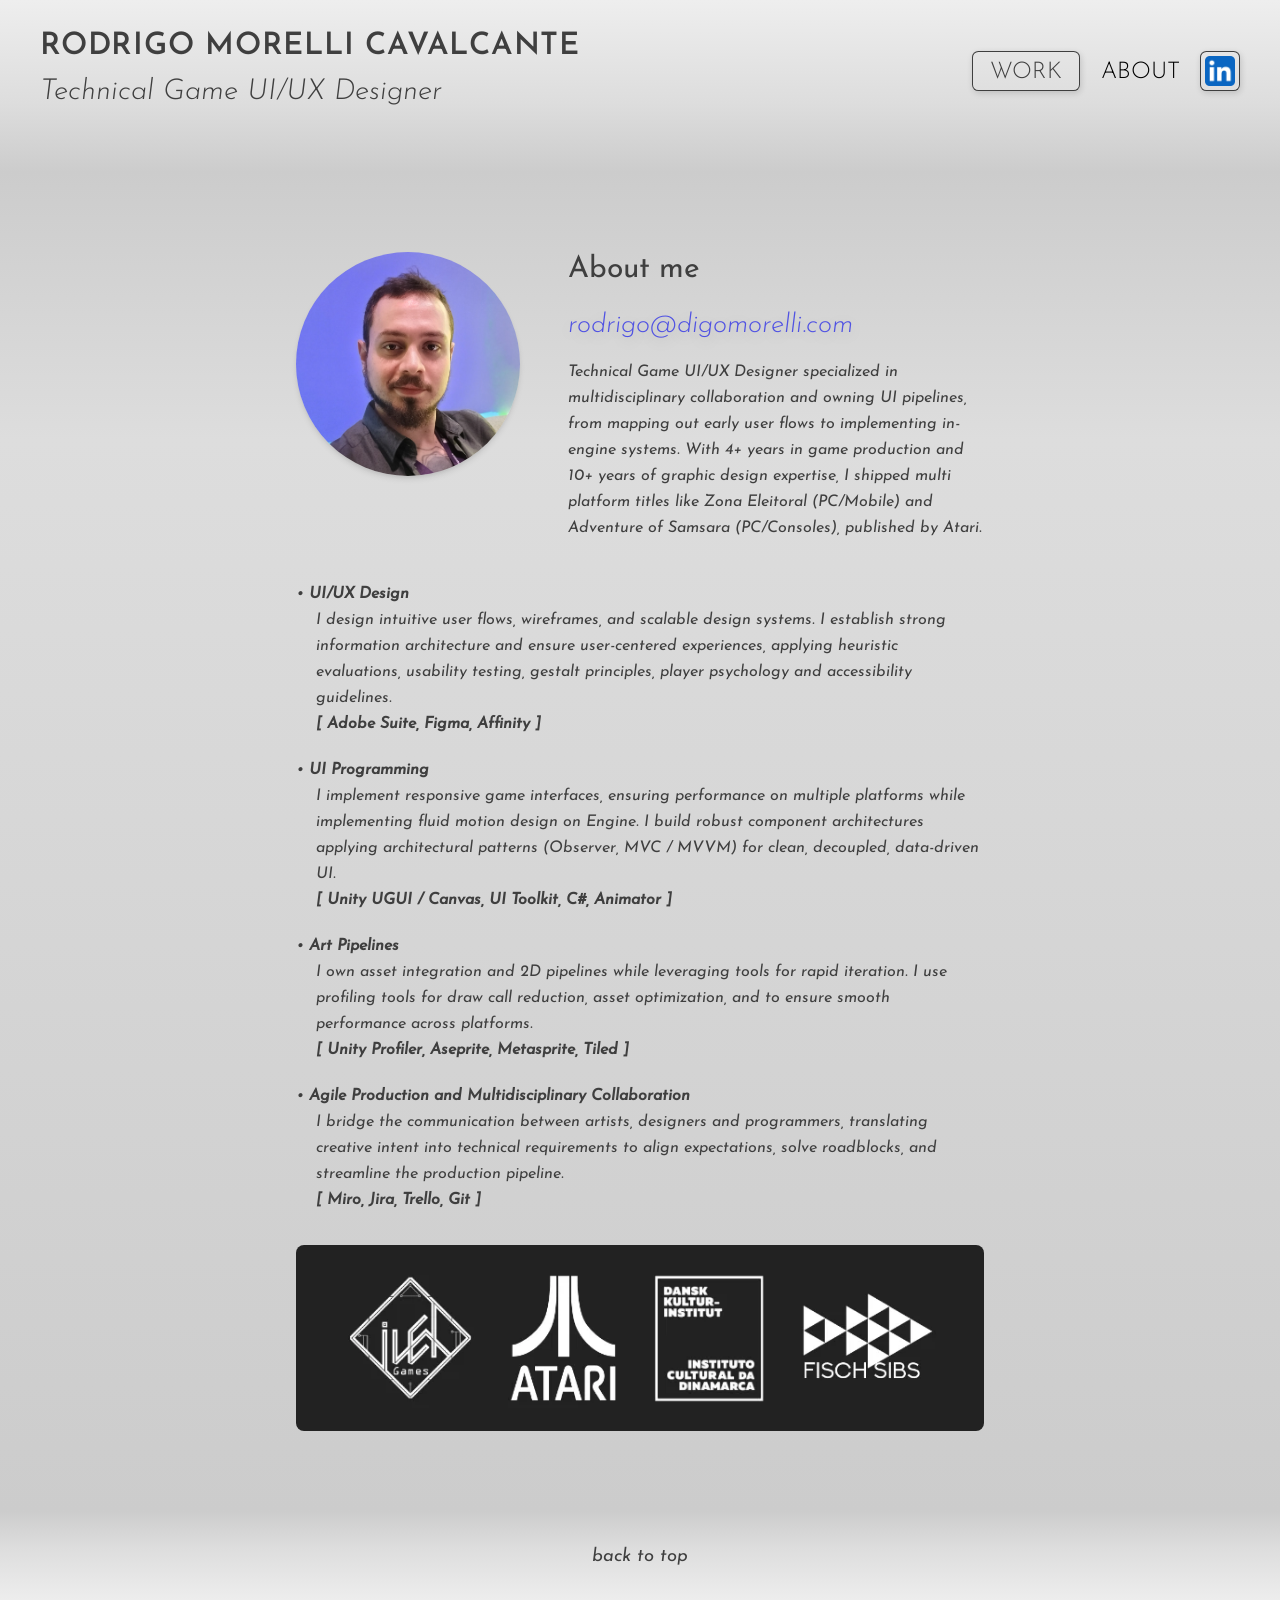
==== commit 9f4e15e6: "about update" ====
--- a/about/index.html
+++ b/about/index.html
@@ -1,81 +1,92 @@
 <!DOCTYPE html>
 <html lang="pt-BR">
-<head>
-<meta charset="UTF-8">
-<meta name="viewport" content="width=device-width,initial-scale=1.0">
-<title>About — Rodrigo Morelli Cavalcante</title>
-<meta name="description" content="Sobre Rodrigo Morelli Cavalcante, Technical Artist e Game UI/UX Designer.">
-<script async src="https://www.googletagmanager.com/gtag/js?id=G-GEHZT2DQS3"></script>
-<script>window.dataLayer=window.dataLayer||[];function gtag(){dataLayer.push(arguments);}gtag('js',new Date());gtag('config','G-GEHZT2DQS3');</script>
-<link rel="stylesheet" href="/styles.css">
-<link rel="stylesheet" href="/fonts.css">
-</head>
-<body>
-<div class="slide-inner">
-<header class="bg-header" style="padding-bottom:3.6rem;">
-  <div class="max-w-[1920px] mx-auto px-6 sm:px-10 pt-6 lg:pt-7 flex flex-col gap-5 lg:flex-row lg:items-center lg:justify-between">
-    <a href="/" class="inline-block hover:underline" style="text-decoration:none;">
-      <div class="text-[22px] sm:text-[26.4px] lg:text-[30.8px] font-semibold uppercase tracking-wide text-[#3F3F3F] leading-tight">Rodrigo Morelli Cavalcante</div>
-      <div class="text-[17.6px] sm:text-[19.8px] lg:text-[29px] font-light italic text-[#3F3F3F] mt-1">Technical Game UI/UX Designer</div>
-    </a>
-    <nav class="flex flex-wrap items-center gap-[5px] sm:gap-[6px]">
-      <a href="/" class="nav-btn js-nav-work" style="width:75.6px;height:28px;">
-        <span style="transform:translateY(2px);display:inline-block;font-size:16.2px;font-weight:300;">WORK</span>
-      </a>
-      <a href="/about/" class="nav-btn-selected js-nav-about" style="width:84px;height:28px;">
-        <span style="transform:translateY(2px);display:inline-block;font-size:16.2px;font-weight:300;">ABOUT</span>
-      </a>
-      <a href="https://www.linkedin.com/in/rodrigomorellicavalcante/" target="_blank" rel="noopener" class="linkedin-btn" id="li-btn" style="width:28px;height:28px;">
-        <img src="/images/linkedin.webp" alt="LinkedIn" id="li-icon" style="width:20px;height:20px;border-radius:3px;">
-      </a>
-    </nav>
-  </div>
-</header>
-  <div class="slide-main bg-content">
-    <section class="max-w-3xl mx-auto px-6 sm:px-10 py-12 sm:py-16 lg:py-20">
-      <div class="flex flex-col items-center text-center lg:flex-row lg:items-start lg:text-left gap-8 lg:gap-12">
-        <div class="w-44 h-44 sm:w-52 sm:h-52 lg:w-56 lg:h-56 rounded-full overflow-hidden shrink-0 shadow-md">
-          <picture><source srcset="/images/rodrigo-photo.webp" type="image/webp"><img src="/images/rodrigo-photo.png" alt="Rodrigo Morelli Cavalcante" loading="lazy" class="w-full h-full object-cover" ></picture>
+  <head>
+    <meta charset="UTF-8">
+    <meta name="viewport" content="width=device-width,initial-scale=1.0">
+    <title>About — Rodrigo Morelli Cavalcante</title>
+    <meta name="description" content="Sobre Rodrigo Morelli Cavalcante, Technical Artist e Game UI/UX Designer.">
+    <script async src="https://www.googletagmanager.com/gtag/js?id=G-GEHZT2DQS3"></script>
+    <script>window.dataLayer=window.dataLayer||[];function gtag(){dataLayer.push(arguments);}gtag('js',new Date());gtag('config','G-GEHZT2DQS3');</script>
+    <link rel="stylesheet" href="/styles.css">
+    <link rel="stylesheet" href="/fonts.css">
+  </head>
+  <body>
+    <div class="slide-inner">
+      <header class="bg-header" style="padding-bottom:3.6rem;">
+        <div class="max-w-[1920px] mx-auto px-6 sm:px-10 pt-6 lg:pt-7 flex flex-col gap-5 lg:flex-row lg:items-center lg:justify-between">
+          <a href="/" class="inline-block hover:underline" style="text-decoration:none;">
+            <div class="text-[22px] sm:text-[26.4px] lg:text-[30.8px] font-semibold uppercase tracking-wide text-[#3F3F3F] leading-tight">Rodrigo Morelli Cavalcante</div>
+            <div class="text-[17.6px] sm:text-[19.8px] lg:text-[29px] font-light italic text-[#3F3F3F] mt-1">Technical Game UI/UX Designer</div>
+          </a>
+          <nav class="flex flex-wrap items-center gap-[5px] sm:gap-[6px]">
+            <a href="/" class="nav-btn js-nav-work" style="width:75.6px;height:28px;"><span style="transform:translateY(2px);display:inline-block;font-size:16.2px;font-weight:300;">WORK</span></a>
+            <a href="/about/" class="nav-btn-selected js-nav-about" style="width:84px;height:28px;"><span style="transform:translateY(2px);display:inline-block;font-size:16.2px;font-weight:300;">ABOUT</span></a>
+            <a href="https://www.linkedin.com/in/rodrigomorellicavalcante/" target="_blank" rel="noopener" class="linkedin-btn" id="li-btn" style="width:28px;height:28px;">
+              <img src="/images/linkedin.webp" alt="LinkedIn" id="li-icon" style="width:20px;height:20px;border-radius:3px;">
+            </a>
+          </nav>
         </div>
-        <div>
-          <h1 class="text-2xl sm:text-3xl text-[#3F3F3F] mb-4">About me</h1>
-          <p class="lede font-light italic text-[#5052E3] text-[27px] text-center lg:text-left leading-relaxed mb-3">rodrigo@digomorelli.com</p>
-          <p class="italic text-[#3F3F3F] leading-relaxed">Technical Game UI/UX Designer specialized in engineering user-centered, performant game interfaces. Leveraging 4+ years in game production and 10+ years of graphic design expertise, I own the end-to-end UI pipeline, from mapping out early user flows to engineering data-driven in-engine systems. I successfully shipped cross-platform titles like Zona Eleitoral (PC/Mobile) and Adventure of Samsara (PC/Consoles), published by Atari.</p>
-        </div>
+      </header>
+      <div class="slide-main bg-content">
+        <section class="max-w-3xl mx-auto px-6 sm:px-10 py-12 sm:py-16 lg:py-20">
+          <div class="flex flex-col items-center text-center lg:flex-row lg:items-start lg:text-left gap-8 lg:gap-12">
+            <div class="w-44 h-44 sm:w-52 sm:h-52 lg:w-56 lg:h-56 rounded-full overflow-hidden shrink-0 shadow-md">
+              <picture>
+                <source srcset="/images/rodrigo-photo.webp" type="image/webp">
+                <img src="/images/rodrigo-photo.png" alt="Rodrigo Morelli Cavalcante" loading="lazy" class="w-full h-full object-cover" >
+              </picture>
+            </div>
+            <div>
+              <h1 class="text-2xl sm:text-3xl text-[#3F3F3F] mb-4">About me</h1>
+              <p class="lede font-light italic text-[#5052E3] text-[27px] text-center lg:text-left leading-relaxed mb-3">rodrigo@digomorelli.com</p>
+              <p class="italic text-[#3F3F3F] leading-relaxed">Technical Game UI/UX Designer specialized in multidisciplinary collaboration and owning UI pipelines, from mapping out early user flows to implementing in-engine systems. With 4+ years in game production and 10+ years of graphic design expertise, I shipped multi platform titles like Zona Eleitoral (PC/Mobile) and Adventure of Samsara (PC/Consoles), published by Atari.</p>
+            </div>
+          </div>
+          <div class="mt-8 lg:mt-10 text-center lg:text-left">
+            <p class="italic text-[#3F3F3F] leading-relaxed mb-1" style="padding-left:1.25em;text-indent:-1.25em;">&#8226;&nbsp;<strong>UI/UX Design</strong></p>
+            <p class="italic text-[#3F3F3F] leading-relaxed mb-1" style="padding-left:1.25em;">I design intuitive user flows, wireframes, and scalable design systems. I establish strong information architecture and ensure user-centered experiences, applying heuristic evaluations, usability testing, gestalt principles, player psychology and accessibility guidelines.</p>
+            <p class="italic text-[#3F3F3F] leading-relaxed mb-5" style="padding-left:1.25em;"><strong>[ Adobe Suite, Figma, Affinity ]</strong></p>
+
+            <p class="italic text-[#3F3F3F] leading-relaxed mb-1" style="padding-left:1.25em;text-indent:-1.25em;">&#8226;&nbsp;<strong>UI Programming</strong></p>
+            <p class="italic text-[#3F3F3F] leading-relaxed mb-1" style="padding-left:1.25em;">I implement responsive game interfaces, ensuring performance on multiple platforms while implementing fluid motion design on Engine. I build robust component architectures applying architectural patterns (Observer, MVC / MVVM) for clean, decoupled, data-driven UI.</p>
+            <p class="italic text-[#3F3F3F] leading-relaxed mb-5" style="padding-left:1.25em;"><strong>[ Unity UGUI / Canvas, UI Toolkit, C#, Animator ]</strong></p>
+
+            <p class="italic text-[#3F3F3F] leading-relaxed mb-1" style="padding-left:1.25em;text-indent:-1.25em;">&#8226;&nbsp;<strong>Art Pipelines</strong></p>
+            <p class="italic text-[#3F3F3F] leading-relaxed mb-1" style="padding-left:1.25em;">I own asset integration and 2D pipelines while leveraging tools for rapid iteration. I use profiling tools for draw call reduction, asset optimization, and to ensure smooth performance across platforms.</p>
+            <p class="italic text-[#3F3F3F] leading-relaxed mb-5" style="padding-left:1.25em;"><strong>[ Unity Profiler, Aseprite, Metasprite, Tiled ]</strong></p>
+
+            <p class="italic text-[#3F3F3F] leading-relaxed mb-1" style="padding-left:1.25em;text-indent:-1.25em;">&#8226;&nbsp;<strong>Agile Production and Multidisciplinary Collaboration</strong></p>
+            <p class="italic text-[#3F3F3F] leading-relaxed mb-1" style="padding-left:1.25em;">I bridge the communication between artists, designers and programmers, translating creative intent into technical requirements to align expectations, solve roadblocks, and streamline the production pipeline.</p>
+            <p class="italic text-[#3F3F3F] leading-relaxed mb-8" style="padding-left:1.25em;"><strong>[ Miro, Jira, Trello, Git ]</strong></p>
+            <picture>
+              <source srcset="/images/companies-banner.webp" type="image/webp">
+              <img src="/images/companies-banner.png" alt="Companies" loading="lazy" class="w-full rounded-lg" >
+            </picture>
+          </div>
+        </section>
       </div>
-      <div class="mt-8 lg:mt-10 text-center lg:text-left">
-        <p class="italic text-[#3F3F3F] leading-relaxed mb-4"><strong>What I Deliver:</strong></p><p class="italic text-[#3F3F3F] leading-relaxed mb-3" style="padding-left:1.25em;text-indent:-1.25em;">&#8226;&nbsp;<strong>UX Conception &amp; Visual Design:</strong> Designing intuitive user flows, wireframes, and clickable prototypes using Figma. I establish strong information architecture and scalable design systems with Adobe Creative Suite to ensure user-centered experiences, applying heuristic evaluations and accessibility guidelines.</p><p class="italic text-[#3F3F3F] leading-relaxed mb-3" style="padding-left:1.25em;text-indent:-1.25em;">&#8226;&nbsp;<strong>UI Programming:</strong> Engineering responsive game interfaces in Unity (UGUI / Canvas, UI Toolkit) and C#, ensuring performant cross-platform layouts while implementing fluid motion design and micro-interactions via Unity Animator. I build robust component architectures, leveraging architectural patterns (Observer, SOLID, MVC/MVVM) for clean, data-driven UI implementation.</p><p class="italic text-[#3F3F3F] leading-relaxed mb-3" style="padding-left:1.25em;text-indent:-1.25em;">&#8226;&nbsp;<strong>Optimization &amp; 2D Pipelines:</strong> Owning asset integration and the 2D pipeline while respecting memory budgets. I use the Unity Profiler for draw call reduction, asset optimization, and to ensure smooth performance across platforms.</p><p class="italic text-[#3F3F3F] leading-relaxed mb-3" style="padding-left:1.25em;text-indent:-1.25em;">&#8226;&nbsp;<strong>Cross-Discipline Agile Collaboration:</strong> Empowering cross-functional collaboration utilizing Jira, Confluence, Trello and Miro. I bridge the communication between artists, designers and programmers, translating creative intent into technical requirements to align expectations, solve roadblocks, and streamline the production pipeline.</p><p class="italic text-[#3F3F3F] leading-relaxed mt-2 mb-4"><strong>Skills:</strong></p><p class="italic text-[#3F3F3F] leading-relaxed mb-3" style="padding-left:1.25em;text-indent:-1.25em;">&#8226;&nbsp;<strong>UX/UI Design:</strong> Figma, Miro, User Flow, Wireframing, Information Architecture, Information Hierarchy, Gestalt Principles, Accessible Design, Clickable Prototypes, Motion Design, Responsive Design, High-fidelity Layouts, User Psychology, Typography, Color Theory, Micro-interactions, Atomic Design System.</p><p class="italic text-[#3F3F3F] leading-relaxed mb-3" style="padding-left:1.25em;text-indent:-1.25em;">&#8226;&nbsp;<strong>UI Programming:</strong> Unity (UGUI / Canvas, UI Toolkit), C#, Git, UI Implementation, UI Programming, Observer Pattern, MVVM (Model-View-ViewModel), MVC (Model-View-Controller), Unity Profiler, data-driven UI, Component architecture, Object-oriented design, Draw Call Reduction, Prefab Systems, Visual Studio, Version Control, Unity Input system, Controller-first navigation.</p><p class="italic text-[#3F3F3F] leading-relaxed mb-3" style="padding-left:1.25em;text-indent:-1.25em;">&#8226;&nbsp;<strong>Art &amp; Asset Integration:</strong> Asset Pipeline, 2D Art Integration, Adobe Creative Suite (Photoshop, Illustrator), Affinity, Aseprite, Tiled, Unity Animator.</p><p class="italic text-[#3F3F3F] leading-relaxed mb-8" style="padding-left:1.25em;text-indent:-1.25em;">&#8226;&nbsp;<strong>Production &amp; Methodologies:</strong> Agile, Jira, Confluence, Trello, Miro, Cross-discipline Collaboration, Problem Solving.</p>
-        <picture><source srcset="/images/companies-banner.webp" type="image/webp"><img src="/images/companies-banner.png" alt="Companies" loading="lazy" class="w-full rounded-lg" ></picture>
-      </div>
-    </section>
-  </div>
-  <footer class="bg-footer py-8 text-center">
-  <button class="js-footer-top italic text-[16.1px] sm:text-[18.4px] text-[#3F3F3F] hover:opacity-60 transition-opacity duration-200 border-none bg-transparent cursor-pointer">back to top</button>
-</footer>
-</div>
-<div id="zoom-modal"
+      <footer class="bg-footer py-8 text-center">
+        <button class="js-footer-top italic text-[16.1px] sm:text-[18.4px] text-[#3F3F3F] hover:opacity-60 transition-opacity duration-200 border-none bg-transparent cursor-pointer">back to top</button>
+      </footer>
+    </div>
+    <div id="zoom-modal"
      class="fixed inset-0 z-[60] flex items-center justify-center
             bg-black/60 opacity-0 pointer-events-none
             transition-opacity duration-200 ease-out"
      role="dialog" aria-modal="true">
-  <button id="zoom-close"
+      <button id="zoom-close"
           aria-label="Close"
           class="absolute top-4 right-4 w-10 h-10 flex items-center justify-center
                  text-[#EEEEEE] hover:text-white text-2xl leading-none
                  bg-transparent border-none cursor-pointer z-10 transition-colors duration-150">&#x2715;</button>
-  <img id="zoom-img" src="" alt="Expanded view"
+      <img id="zoom-img" src="" alt="Expanded view"
        class="max-w-[95vw] max-h-[95vh] object-contain select-none">
-</div>
-<button id="backToTop" aria-label="Back to top"
+    </div>
+    <button id="backToTop" aria-label="Back to top"
   class="fixed bottom-6 right-6 z-50 flex flex-col items-center justify-center
          w-16 h-16 rounded-full opacity-0 pointer-events-none translate-y-3
-         transition-all duration-200">
-  <svg width="16" height="16" viewBox="0 0 24 24" fill="none" stroke="currentColor"
-       stroke-width="2.5" stroke-linecap="round" stroke-linejoin="round">
-    <polyline points="18 15 12 9 6 15"/>
-  </svg>
-  <span style="font-size:10px;font-weight:500;letter-spacing:.05em;margin-top:2px;">TOP</span>
-</button>
-<script src="/scripts.js" defer></script>
-</body>
+         transition-all duration-200"><svg width="16" height="16" viewBox="0 0 24 24" fill="none" stroke="currentColor"
+       stroke-width="2.5" stroke-linecap="round" stroke-linejoin="round"><polyline points="18 15 12 9 6 15"/></svg><span style="font-size:10px;font-weight:500;letter-spacing:.05em;margin-top:2px;">TOP</span></button>
+    <script src="/scripts.js" defer></script>
+  </body>
 </html>
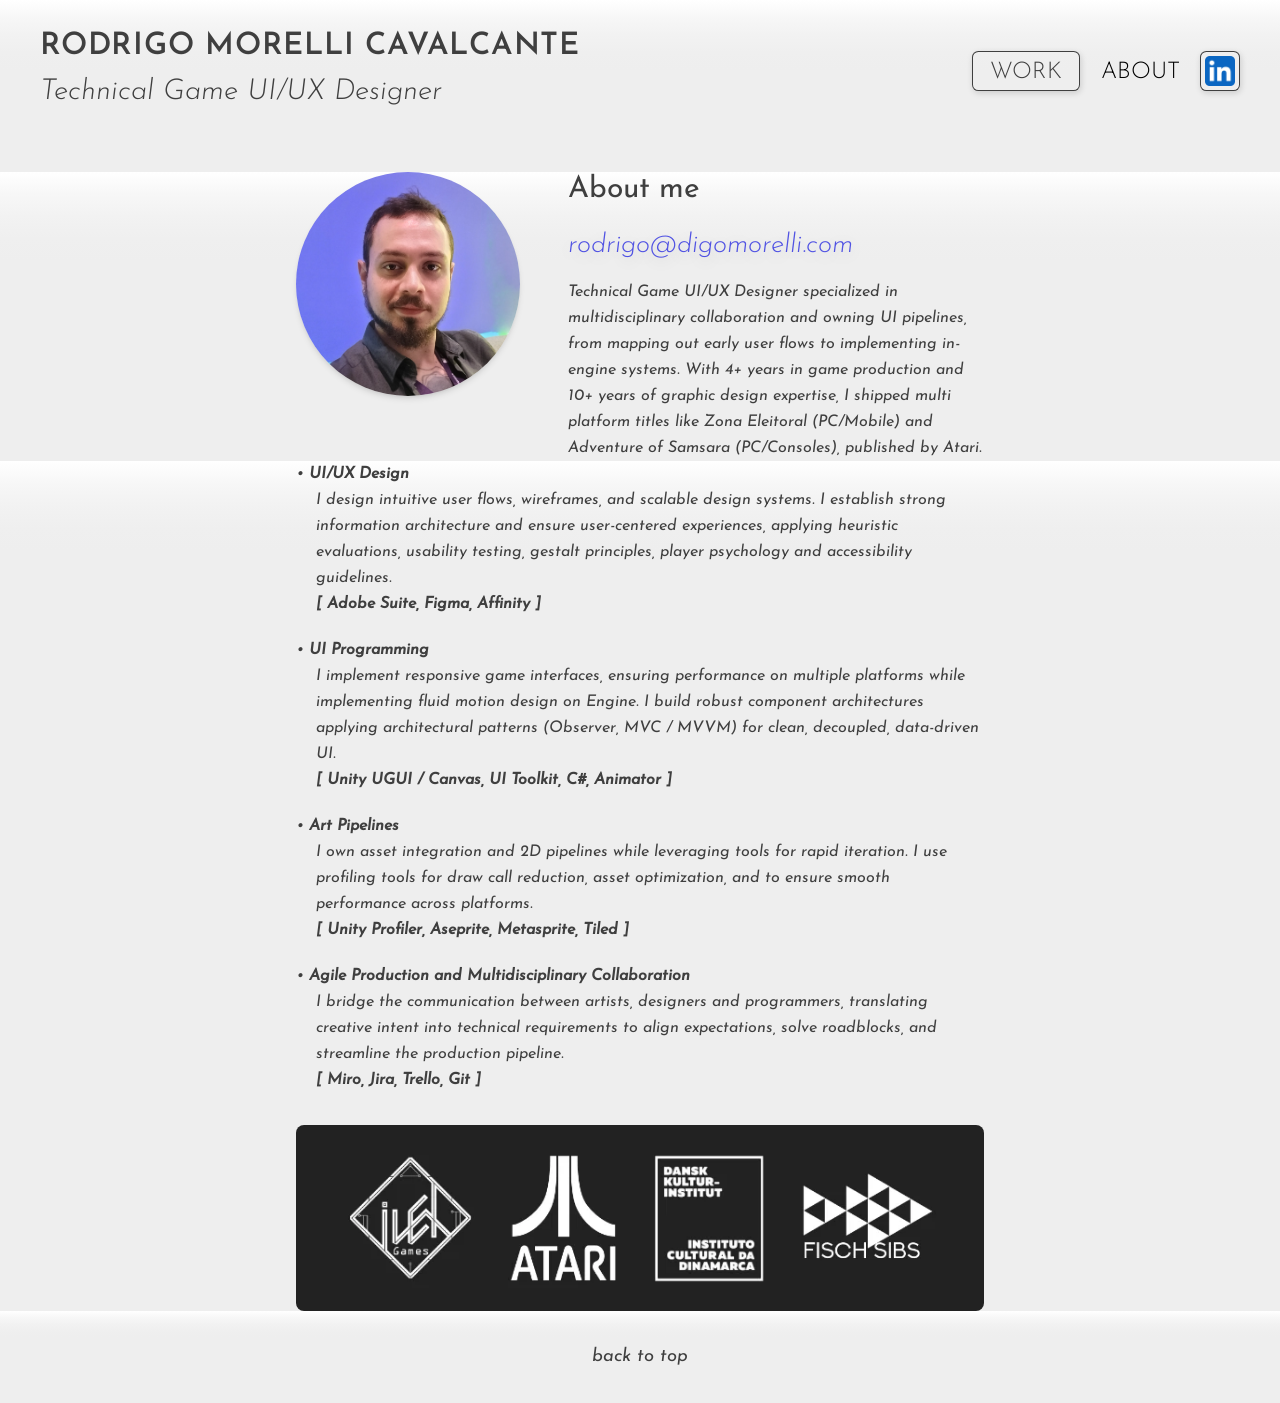
==== commit cacc9448: "new gradient design" ====
--- a/about/index.html
+++ b/about/index.html
@@ -27,8 +27,9 @@
           </nav>
         </div>
       </header>
-      <div class="slide-main bg-content">
-        <section class="max-w-3xl mx-auto px-6 sm:px-10 py-12 sm:py-16 lg:py-20">
+      <div class="slide-main">
+        <div class="bg-pulse">
+        <section class="max-w-3xl mx-auto px-6 sm:px-10 pt-12 sm:pt-16 lg:pt-20">
           <div class="flex flex-col items-center text-center lg:flex-row lg:items-start lg:text-left gap-8 lg:gap-12">
             <div class="w-44 h-44 sm:w-52 sm:h-52 lg:w-56 lg:h-56 rounded-full overflow-hidden shrink-0 shadow-md">
               <picture>
@@ -42,7 +43,11 @@
               <p class="italic text-[#3F3F3F] leading-relaxed">Technical Game UI/UX Designer specialized in multidisciplinary collaboration and owning UI pipelines, from mapping out early user flows to implementing in-engine systems. With 4+ years in game production and 10+ years of graphic design expertise, I shipped multi platform titles like Zona Eleitoral (PC/Mobile) and Adventure of Samsara (PC/Consoles), published by Atari.</p>
             </div>
           </div>
-          <div class="mt-8 lg:mt-10 text-center lg:text-left">
+        </section>
+        </div>
+        <div class="bg-pulse">
+        <section class="max-w-3xl mx-auto px-6 sm:px-10 pt-8 lg:pt-10 pb-12 sm:pb-16 lg:pb-20">
+          <div class="text-center lg:text-left">
             <p class="italic text-[#3F3F3F] leading-relaxed mb-1" style="padding-left:1.25em;text-indent:-1.25em;">&#8226;&nbsp;<strong>UI/UX Design</strong></p>
             <p class="italic text-[#3F3F3F] leading-relaxed mb-1" style="padding-left:1.25em;">I design intuitive user flows, wireframes, and scalable design systems. I establish strong information architecture and ensure user-centered experiences, applying heuristic evaluations, usability testing, gestalt principles, player psychology and accessibility guidelines.</p>
             <p class="italic text-[#3F3F3F] leading-relaxed mb-5" style="padding-left:1.25em;"><strong>[ Adobe Suite, Figma, Affinity ]</strong></p>
@@ -64,6 +69,7 @@
             </picture>
           </div>
         </section>
+        </div>
       </div>
       <footer class="bg-footer py-8 text-center">
         <button class="js-footer-top italic text-[16.1px] sm:text-[18.4px] text-[#3F3F3F] hover:opacity-60 transition-opacity duration-200 border-none bg-transparent cursor-pointer">back to top</button>
--- a/fonts.css
+++ b/fonts.css
@@ -8,17 +8,38 @@
 
 /* ── PAGE LAYOUT ── */
 html{scroll-behavior:smooth;}
-html,body{margin:0;background:linear-gradient(to bottom,#EEEEEE 0%,#DDDDDD 9%,#CCCCCC 15%,#DDDDDD 31%,#CCCCCC 95%,#DDDDDD 97%,#EEEEEE 100%);}
+html,body{margin:0;background:#EEEEEE;}
 .slide-inner{min-height:100vh;display:flex;flex-direction:column;font-family:'Josefin Sans',sans-serif;}
-.slide-main{flex:1;}
+.slide-main{flex:1;background:#EEEEEE;}
 html::-webkit-scrollbar{width:8px;}
 html::-webkit-scrollbar-thumb{background:#b9b9b9;border-radius:4px;}
 
 /* ── GRADIENTS ── */
-.bg-header{background:linear-gradient(to bottom,#EEEEEE 0%,#dddddd 60%,#CCCCCC 100%);}
-.bg-content{background:linear-gradient(to bottom,#CCCCCC 0%,#DDDDDD 20%,#CCCCCC 100%);}
-.bg-content-project{background:linear-gradient(to bottom,#CCCCCC 0%,#DDDDDD 5%,#CCCCCC 100%);}
-.bg-footer{background:linear-gradient(to bottom,#CCCCCC 0%,#dddddd 40%,#EEEEEE 100%);}
+/* Fixed-size bands instead of %-of-container: every block gets its own light-at-top
+   fade into the flat mid tone, with a size in clamp()/vh so it stays put regardless
+   of how tall the page or the block itself is. Curve has extra stops that already
+   reach the flat tone before the band's edge, so there's no visible seam. */
+:root{
+  --grad-stops:#FFFFFF 0.0%, #F7F7F7 10.1%, #F2F2F2 20.2%, #EFEFEF 30.3%, #EEEEEE 40.4%, #EEEEEE 50.5%, #EEEEEE 100%;
+  --grad-cap:clamp(121px, 24.4vh, 352px);
+  --grad-cap-footer:clamp(36px, 7.2vh, 104px);
+}
+.bg-header{background:linear-gradient(to bottom, var(--grad-stops));}
+.bg-pulse,
+.bg-content-project{
+  background-color:#EEEEEE;
+  background-image:linear-gradient(to bottom, var(--grad-stops));
+  background-repeat:no-repeat;
+  background-position:top;
+  background-size:100% var(--grad-cap);
+}
+.bg-footer{
+  background-color:#EEEEEE;
+  background-image:linear-gradient(to bottom, var(--grad-stops));
+  background-repeat:no-repeat;
+  background-position:top;
+  background-size:100% var(--grad-cap-footer);
+}
 
 /* ── NAV BUTTONS ── */
 .nav-btn{
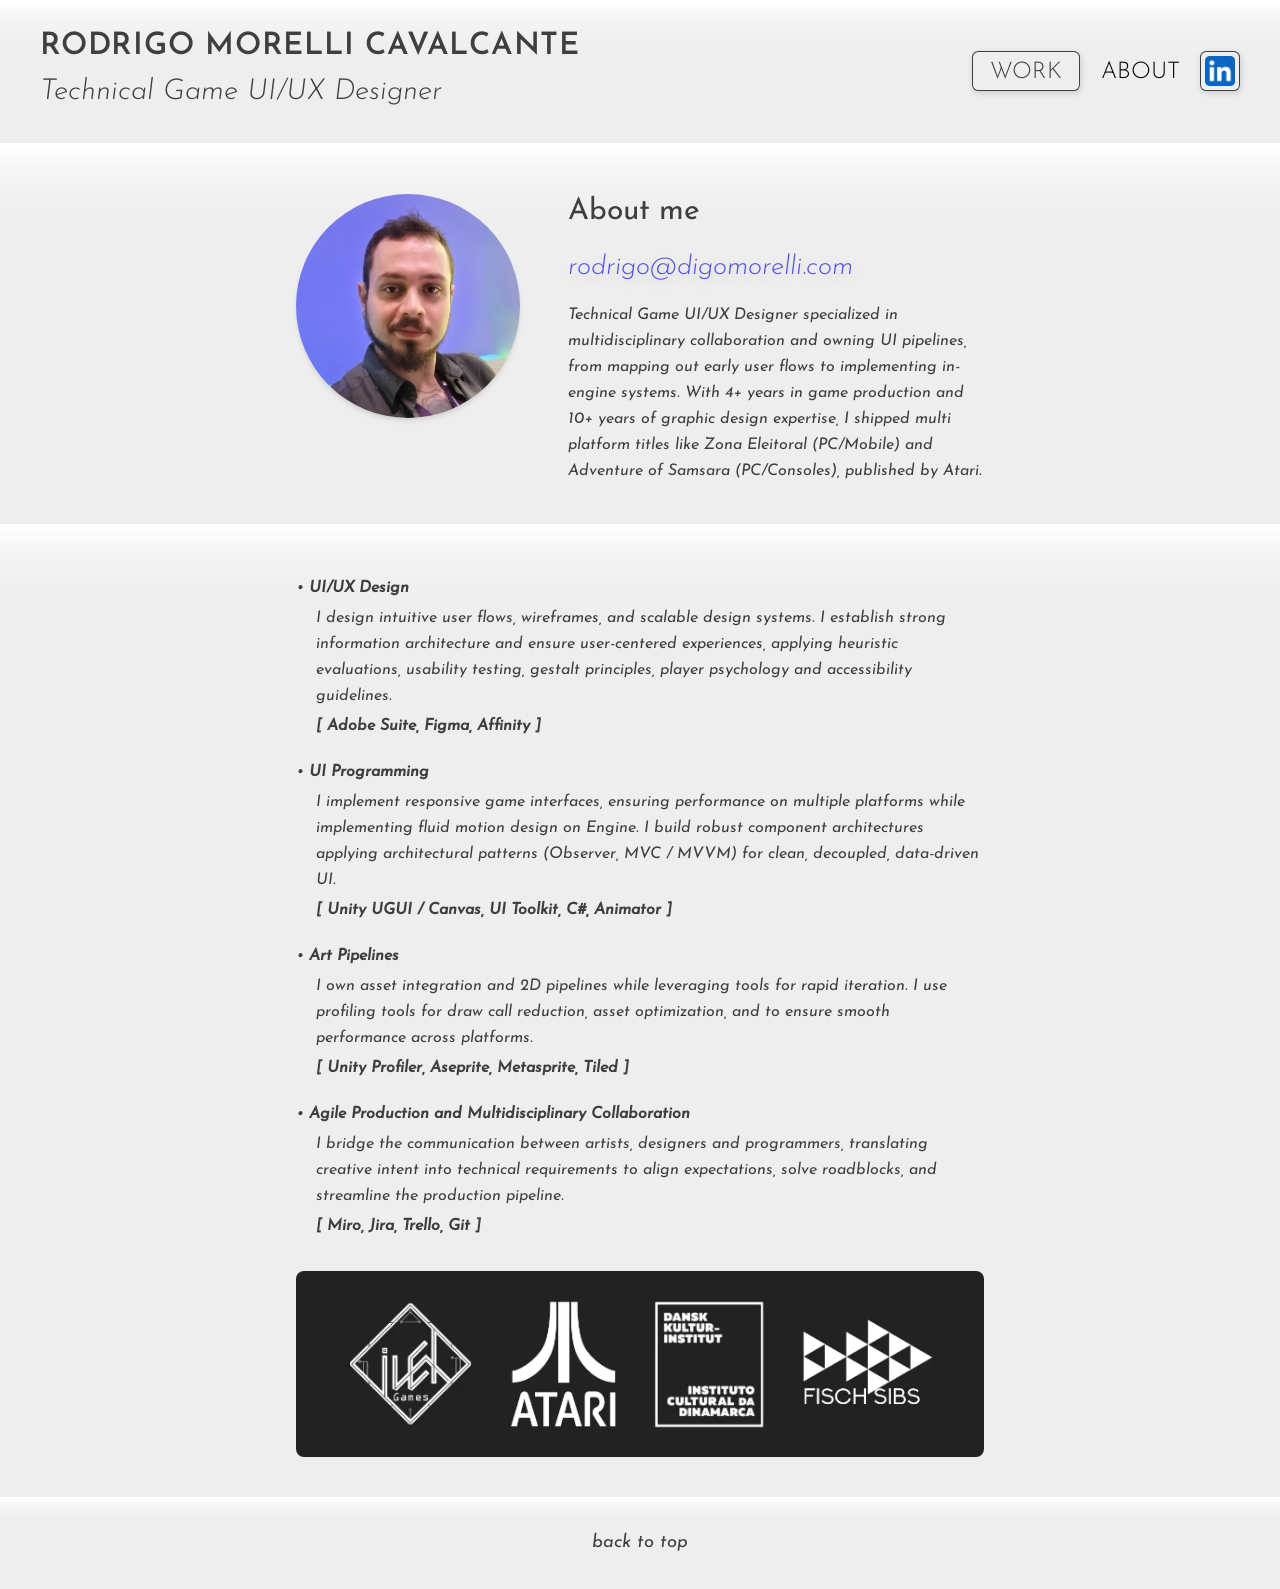
==== commit 98027df8: "minor padding fixes" ====
--- a/about/index.html
+++ b/about/index.html
@@ -12,7 +12,7 @@
   </head>
   <body>
     <div class="slide-inner">
-      <header class="bg-header" style="padding-bottom:3.6rem;">
+      <header class="bg-header" style="padding-bottom:1.8rem;">
         <div class="max-w-[1920px] mx-auto px-6 sm:px-10 pt-6 lg:pt-7 flex flex-col gap-5 lg:flex-row lg:items-center lg:justify-between">
           <a href="/" class="inline-block hover:underline" style="text-decoration:none;">
             <div class="text-[22px] sm:text-[26.4px] lg:text-[30.8px] font-semibold uppercase tracking-wide text-[#3F3F3F] leading-tight">Rodrigo Morelli Cavalcante</div>
@@ -29,7 +29,7 @@
       </header>
       <div class="slide-main">
         <div class="bg-pulse">
-        <section class="max-w-3xl mx-auto px-6 sm:px-10 pt-12 sm:pt-16 lg:pt-20">
+        <section class="max-w-3xl mx-auto px-6 sm:px-10 pt-[2.4rem] sm:pt-[3.2rem] pb-10">
           <div class="flex flex-col items-center text-center lg:flex-row lg:items-start lg:text-left gap-8 lg:gap-12">
             <div class="w-44 h-44 sm:w-52 sm:h-52 lg:w-56 lg:h-56 rounded-full overflow-hidden shrink-0 shadow-md">
               <picture>
@@ -46,7 +46,7 @@
         </section>
         </div>
         <div class="bg-pulse">
-        <section class="max-w-3xl mx-auto px-6 sm:px-10 pt-8 lg:pt-10 pb-12 sm:pb-16 lg:pb-20">
+        <section class="max-w-3xl mx-auto px-6 sm:px-10 pt-[2.4rem] sm:pt-[3.2rem] pb-10">
           <div class="text-center lg:text-left">
             <p class="italic text-[#3F3F3F] leading-relaxed mb-1" style="padding-left:1.25em;text-indent:-1.25em;">&#8226;&nbsp;<strong>UI/UX Design</strong></p>
             <p class="italic text-[#3F3F3F] leading-relaxed mb-1" style="padding-left:1.25em;">I design intuitive user flows, wireframes, and scalable design systems. I establish strong information architecture and ensure user-centered experiences, applying heuristic evaluations, usability testing, gestalt principles, player psychology and accessibility guidelines.</p>
--- a/styles.css
+++ b/styles.css
@@ -1 +1 @@
-*,:after,:before{--tw-border-spacing-x:0;--tw-border-spacing-y:0;--tw-translate-x:0;--tw-translate-y:0;--tw-rotate:0;--tw-skew-x:0;--tw-skew-y:0;--tw-scale-x:1;--tw-scale-y:1;--tw-pan-x: ;--tw-pan-y: ;--tw-pinch-zoom: ;--tw-scroll-snap-strictness:proximity;--tw-gradient-from-position: ;--tw-gradient-via-position: ;--tw-gradient-to-position: ;--tw-ordinal: ;--tw-slashed-zero: ;--tw-numeric-figure: ;--tw-numeric-spacing: ;--tw-numeric-fraction: ;--tw-ring-inset: ;--tw-ring-offset-width:0px;--tw-ring-offset-color:#fff;--tw-ring-color:rgba(59,130,246,.5);--tw-ring-offset-shadow:0 0 #0000;--tw-ring-shadow:0 0 #0000;--tw-shadow:0 0 #0000;--tw-shadow-colored:0 0 #0000;--tw-blur: ;--tw-brightness: ;--tw-contrast: ;--tw-grayscale: ;--tw-hue-rotate: ;--tw-invert: ;--tw-saturate: ;--tw-sepia: ;--tw-drop-shadow: ;--tw-backdrop-blur: ;--tw-backdrop-brightness: ;--tw-backdrop-contrast: ;--tw-backdrop-grayscale: ;--tw-backdrop-hue-rotate: ;--tw-backdrop-invert: ;--tw-backdrop-opacity: ;--tw-backdrop-saturate: ;--tw-backdrop-sepia: ;--tw-contain-size: ;--tw-contain-layout: ;--tw-contain-paint: ;--tw-contain-style: }::backdrop{--tw-border-spacing-x:0;--tw-border-spacing-y:0;--tw-translate-x:0;--tw-translate-y:0;--tw-rotate:0;--tw-skew-x:0;--tw-skew-y:0;--tw-scale-x:1;--tw-scale-y:1;--tw-pan-x: ;--tw-pan-y: ;--tw-pinch-zoom: ;--tw-scroll-snap-strictness:proximity;--tw-gradient-from-position: ;--tw-gradient-via-position: ;--tw-gradient-to-position: ;--tw-ordinal: ;--tw-slashed-zero: ;--tw-numeric-figure: ;--tw-numeric-spacing: ;--tw-numeric-fraction: ;--tw-ring-inset: ;--tw-ring-offset-width:0px;--tw-ring-offset-color:#fff;--tw-ring-color:rgba(59,130,246,.5);--tw-ring-offset-shadow:0 0 #0000;--tw-ring-shadow:0 0 #0000;--tw-shadow:0 0 #0000;--tw-shadow-colored:0 0 #0000;--tw-blur: ;--tw-brightness: ;--tw-contrast: ;--tw-grayscale: ;--tw-hue-rotate: ;--tw-invert: ;--tw-saturate: ;--tw-sepia: ;--tw-drop-shadow: ;--tw-backdrop-blur: ;--tw-backdrop-brightness: ;--tw-backdrop-contrast: ;--tw-backdrop-grayscale: ;--tw-backdrop-hue-rotate: ;--tw-backdrop-invert: ;--tw-backdrop-opacity: ;--tw-backdrop-saturate: ;--tw-backdrop-sepia: ;--tw-contain-size: ;--tw-contain-layout: ;--tw-contain-paint: ;--tw-contain-style: }/*! tailwindcss v3.4.19 | MIT License | https://tailwindcss.com*/*,:after,:before{box-sizing:border-box;border:0 solid #e5e7eb}:after,:before{--tw-content:""}:host,html{line-height:1.5;-webkit-text-size-adjust:100%;-moz-tab-size:4;-o-tab-size:4;tab-size:4;font-family:Josefin Sans,sans-serif;font-feature-settings:normal;font-variation-settings:normal;-webkit-tap-highlight-color:transparent}body{margin:0;line-height:inherit}hr{height:0;color:inherit;border-top-width:1px}abbr:where([title]){-webkit-text-decoration:underline dotted;text-decoration:underline dotted}h1,h2,h3,h4,h5,h6{font-size:inherit;font-weight:inherit}a{color:inherit;text-decoration:inherit}b,strong{font-weight:bolder}code,kbd,pre,samp{font-family:ui-monospace,SFMono-Regular,Menlo,Monaco,Consolas,Liberation Mono,Courier New,monospace;font-feature-settings:normal;font-variation-settings:normal;font-size:1em}small{font-size:80%}sub,sup{font-size:75%;line-height:0;position:relative;vertical-align:baseline}sub{bottom:-.25em}sup{top:-.5em}table{text-indent:0;border-color:inherit;border-collapse:collapse}button,input,optgroup,select,textarea{font-family:inherit;font-feature-settings:inherit;font-variation-settings:inherit;font-size:100%;font-weight:inherit;line-height:inherit;letter-spacing:inherit;color:inherit;margin:0;padding:0}button,select{text-transform:none}button,input:where([type=button]),input:where([type=reset]),input:where([type=submit]){-webkit-appearance:button;background-color:transparent;background-image:none}:-moz-focusring{outline:auto}:-moz-ui-invalid{box-shadow:none}progress{vertical-align:baseline}::-webkit-inner-spin-button,::-webkit-outer-spin-button{height:auto}[type=search]{-webkit-appearance:textfield;outline-offset:-2px}::-webkit-search-decoration{-webkit-appearance:none}::-webkit-file-upload-button{-webkit-appearance:button;font:inherit}summary{display:list-item}blockquote,dd,dl,figure,h1,h2,h3,h4,h5,h6,hr,p,pre{margin:0}fieldset{margin:0}fieldset,legend{padding:0}menu,ol,ul{list-style:none;margin:0;padding:0}dialog{padding:0}textarea{resize:vertical}input::-moz-placeholder,textarea::-moz-placeholder{opacity:1;color:#9ca3af}input::placeholder,textarea::placeholder{opacity:1;color:#9ca3af}[role=button],button{cursor:pointer}:disabled{cursor:default}audio,canvas,embed,iframe,img,object,svg,video{display:block;vertical-align:middle}img,video{max-width:100%;height:auto}[hidden]:where(:not([hidden=until-found])){display:none}.pointer-events-none{pointer-events:none}.visible{visibility:visible}.fixed{position:fixed}.absolute{position:absolute}.relative{position:relative}.inset-0{inset:0}.bottom-6{bottom:1.5rem}.right-4{right:1rem}.right-6{right:1.5rem}.top-4{top:1rem}.z-10{z-index:10}.z-50{z-index:50}.z-\[60\]{z-index:60}.mx-auto{margin-left:auto;margin-right:auto}.my-7{margin-top:1.75rem;margin-bottom:1.75rem}.my-8{margin-top:2rem;margin-bottom:2rem}.mb-3{margin-bottom:.75rem}.mb-4{margin-bottom:1rem}.mb-5{margin-bottom:1.25rem}.mb-8{margin-bottom:2rem}.mt-1{margin-top:.25rem}.mt-10{margin-top:2.5rem}.mt-12{margin-top:3rem}.mt-8{margin-top:2rem}.inline-block{display:inline-block}.flex{display:flex}.table{display:table}.grid{display:grid}.hidden{display:none}.aspect-\[3\/2\]{aspect-ratio:3/2}.h-10{height:2.5rem}.h-12{height:3rem}.h-16{height:4rem}.h-44{height:11rem}.h-auto{height:auto}.h-full{height:100%}.max-h-\[95vh\]{max-height:95vh}.w-10{width:2.5rem}.w-16{width:4rem}.w-44{width:11rem}.w-full{width:100%}.max-w-3xl{max-width:48rem}.max-w-\[1920px\]{max-width:1920px}.max-w-\[95vw\]{max-width:95vw}.shrink-0{flex-shrink:0}.translate-y-3{--tw-translate-y:0.75rem;transform:translate(var(--tw-translate-x),var(--tw-translate-y)) rotate(var(--tw-rotate)) skewX(var(--tw-skew-x)) skewY(var(--tw-skew-y)) scaleX(var(--tw-scale-x)) scaleY(var(--tw-scale-y))}.cursor-pointer{cursor:pointer}.cursor-zoom-in{cursor:zoom-in}.select-none{-webkit-user-select:none;-moz-user-select:none;user-select:none}.resize{resize:both}.grid-cols-1{grid-template-columns:repeat(1,minmax(0,1fr))}.flex-col{flex-direction:column}.flex-wrap{flex-wrap:wrap}.items-center{align-items:center}.justify-center{justify-content:center}.gap-3{gap:.75rem}.gap-5{gap:1.25rem}.gap-6{gap:1.5rem}.gap-8{gap:2rem}.gap-\[5px\]{gap:5px}.overflow-hidden{overflow:hidden}.rounded-full{border-radius:9999px}.rounded-lg{border-radius:.5rem}.border{border-width:1px}.border-none{border-style:none}.bg-black\/60{background-color:rgba(0,0,0,.6)}.bg-transparent{background-color:transparent}.object-contain{-o-object-fit:contain;object-fit:contain}.object-cover{-o-object-fit:cover;object-fit:cover}.object-left-top{-o-object-position:left top;object-position:left top}.object-top{-o-object-position:top;object-position:top}.px-4{padding-left:1rem;padding-right:1rem}.px-6{padding-left:1.5rem;padding-right:1.5rem}.py-12{padding-top:3rem;padding-bottom:3rem}.py-8{padding-top:2rem;padding-bottom:2rem}.pb-16{padding-bottom:4rem}.pb-20{padding-bottom:5rem}.pb-\[14\.4px\]{padding-bottom:14.4px}.pt-10{padding-top:2.5rem}.pt-6{padding-top:1.5rem}.pt-\[2\.4rem\]{padding-top:2.4rem}.text-center{text-align:center}.text-2xl{font-size:1.5rem;line-height:2rem}.text-\[16\.1px\]{font-size:16.1px}.text-\[17\.6px\]{font-size:17.6px}.text-\[18\.5px\]{font-size:18.5px}.text-\[22px\]{font-size:22px}.text-\[26\.4px\]{font-size:26.4px}.text-\[27px\]{font-size:27px}.text-sm{font-size:.875rem;line-height:1.25rem}.text-xl{font-size:1.25rem;line-height:1.75rem}.font-light{font-weight:300}.font-semibold{font-weight:600}.uppercase{text-transform:uppercase}.italic{font-style:italic}.leading-none{line-height:1}.leading-relaxed{line-height:1.625}.leading-tight{line-height:1.25}.tracking-wide{letter-spacing:.025em}.text-\[\#055E5A\]{--tw-text-opacity:1;color:rgb(5 94 90/var(--tw-text-opacity,1))}.text-\[\#144DB5\]{--tw-text-opacity:1;color:rgb(20 77 181/var(--tw-text-opacity,1))}.text-\[\#3F3F3F\]{--tw-text-opacity:1;color:rgb(63 63 63/var(--tw-text-opacity,1))}.text-\[\#3f3f3f\]\/60{color:rgba(63,63,63,.6)}.text-\[\#5052E3\]{--tw-text-opacity:1;color:rgb(80 82 227/var(--tw-text-opacity,1))}.text-\[\#5B7DA9\]{--tw-text-opacity:1;color:rgb(91 125 169/var(--tw-text-opacity,1))}.text-\[\#709D31\]{--tw-text-opacity:1;color:rgb(112 157 49/var(--tw-text-opacity,1))}.text-\[\#C01FB0\]{--tw-text-opacity:1;color:rgb(192 31 176/var(--tw-text-opacity,1))}.text-\[\#EEEEEE\]{--tw-text-opacity:1;color:rgb(238 238 238/var(--tw-text-opacity,1))}.opacity-0{opacity:0}.opacity-100{opacity:1}.shadow-md{--tw-shadow:0 4px 6px -1px rgba(0,0,0,.1),0 2px 4px -2px rgba(0,0,0,.1);--tw-shadow-colored:0 4px 6px -1px var(--tw-shadow-color),0 2px 4px -2px var(--tw-shadow-color);box-shadow:var(--tw-ring-offset-shadow,0 0 #0000),var(--tw-ring-shadow,0 0 #0000),var(--tw-shadow)}.transition-all{transition-property:all;transition-timing-function:cubic-bezier(.4,0,.2,1);transition-duration:.15s}.transition-colors{transition-property:color,background-color,border-color,text-decoration-color,fill,stroke;transition-timing-function:cubic-bezier(.4,0,.2,1);transition-duration:.15s}.transition-opacity{transition-property:opacity;transition-timing-function:cubic-bezier(.4,0,.2,1)}.duration-150,.transition-opacity{transition-duration:.15s}.duration-200{transition-duration:.2s}.ease-out{transition-timing-function:cubic-bezier(0,0,.2,1)}.hover\:text-white:hover{--tw-text-opacity:1;color:rgb(255 255 255/var(--tw-text-opacity,1))}.hover\:underline:hover{text-decoration-line:underline}.hover\:opacity-60:hover{opacity:.6}@media (min-width:640px){.sm\:mx-auto{margin-left:auto;margin-right:auto}.sm\:my-9{margin-top:2.25rem;margin-bottom:2.25rem}.sm\:mt-14{margin-top:3.5rem}.sm\:mt-16{margin-top:4rem}.sm\:h-52{height:13rem}.sm\:h-\[340px\]{height:340px}.sm\:h-full{height:100%}.sm\:w-52{width:13rem}.sm\:w-\[576px\]{width:576px}.sm\:max-w-5xl{max-width:64rem}.sm\:grid-cols-2{grid-template-columns:repeat(2,minmax(0,1fr))}.sm\:gap-4{gap:1rem}.sm\:gap-7{gap:1.75rem}.sm\:gap-\[6px\]{gap:6px}.sm\:object-cover{-o-object-fit:cover;object-fit:cover}.sm\:px-10{padding-left:2.5rem;padding-right:2.5rem}.sm\:px-6{padding-left:1.5rem;padding-right:1.5rem}.sm\:px-8{padding-left:2rem;padding-right:2rem}.sm\:py-16{padding-top:4rem;padding-bottom:4rem}.sm\:pb-24{padding-bottom:6rem}.sm\:pb-\[26\.625px\]{padding-bottom:26.625px}.sm\:pt-14{padding-top:3.5rem}.sm\:pt-\[3\.2rem\]{padding-top:3.2rem}.sm\:text-2xl{font-size:1.5rem;line-height:2rem}.sm\:text-3xl{font-size:1.875rem;line-height:2.25rem}.sm\:text-\[18\.4px\]{font-size:18.4px}.sm\:text-\[19\.8px\]{font-size:19.8px}.sm\:text-\[26\.4px\]{font-size:26.4px}.sm\:text-\[29\.7px\]{font-size:29.7px}.sm\:text-\[37\.125px\]{font-size:37.125px}}@media (min-width:1024px){.lg\:mt-10{margin-top:2.5rem}.lg\:h-56{height:14rem}.lg\:h-\[460px\]{height:460px}.lg\:w-56{width:14rem}.lg\:grid-cols-2{grid-template-columns:repeat(2,minmax(0,1fr))}.lg\:grid-cols-3{grid-template-columns:repeat(3,minmax(0,1fr))}.lg\:flex-row{flex-direction:row}.lg\:items-start{align-items:flex-start}.lg\:items-center{align-items:center}.lg\:justify-between{justify-content:space-between}.lg\:gap-12{gap:3rem}.lg\:gap-8{gap:2rem}.lg\:px-8{padding-left:2rem;padding-right:2rem}.lg\:py-20{padding-top:5rem;padding-bottom:5rem}.lg\:pt-7{padding-top:1.75rem}.lg\:text-left{text-align:left}.lg\:text-3xl{font-size:1.875rem;line-height:2.25rem}.lg\:text-4xl{font-size:2.25rem;line-height:2.5rem}.lg\:text-\[29px\]{font-size:29px}.lg\:text-\[30\.8px\]{font-size:30.8px}}@media (min-width:1280px){.xl\:h-\[560px\]{height:560px}}+*,:after,:before{--tw-border-spacing-x:0;--tw-border-spacing-y:0;--tw-translate-x:0;--tw-translate-y:0;--tw-rotate:0;--tw-skew-x:0;--tw-skew-y:0;--tw-scale-x:1;--tw-scale-y:1;--tw-pan-x: ;--tw-pan-y: ;--tw-pinch-zoom: ;--tw-scroll-snap-strictness:proximity;--tw-gradient-from-position: ;--tw-gradient-via-position: ;--tw-gradient-to-position: ;--tw-ordinal: ;--tw-slashed-zero: ;--tw-numeric-figure: ;--tw-numeric-spacing: ;--tw-numeric-fraction: ;--tw-ring-inset: ;--tw-ring-offset-width:0px;--tw-ring-offset-color:#fff;--tw-ring-color:rgba(59,130,246,.5);--tw-ring-offset-shadow:0 0 #0000;--tw-ring-shadow:0 0 #0000;--tw-shadow:0 0 #0000;--tw-shadow-colored:0 0 #0000;--tw-blur: ;--tw-brightness: ;--tw-contrast: ;--tw-grayscale: ;--tw-hue-rotate: ;--tw-invert: ;--tw-saturate: ;--tw-sepia: ;--tw-drop-shadow: ;--tw-backdrop-blur: ;--tw-backdrop-brightness: ;--tw-backdrop-contrast: ;--tw-backdrop-grayscale: ;--tw-backdrop-hue-rotate: ;--tw-backdrop-invert: ;--tw-backdrop-opacity: ;--tw-backdrop-saturate: ;--tw-backdrop-sepia: ;--tw-contain-size: ;--tw-contain-layout: ;--tw-contain-paint: ;--tw-contain-style: }::backdrop{--tw-border-spacing-x:0;--tw-border-spacing-y:0;--tw-translate-x:0;--tw-translate-y:0;--tw-rotate:0;--tw-skew-x:0;--tw-skew-y:0;--tw-scale-x:1;--tw-scale-y:1;--tw-pan-x: ;--tw-pan-y: ;--tw-pinch-zoom: ;--tw-scroll-snap-strictness:proximity;--tw-gradient-from-position: ;--tw-gradient-via-position: ;--tw-gradient-to-position: ;--tw-ordinal: ;--tw-slashed-zero: ;--tw-numeric-figure: ;--tw-numeric-spacing: ;--tw-numeric-fraction: ;--tw-ring-inset: ;--tw-ring-offset-width:0px;--tw-ring-offset-color:#fff;--tw-ring-color:rgba(59,130,246,.5);--tw-ring-offset-shadow:0 0 #0000;--tw-ring-shadow:0 0 #0000;--tw-shadow:0 0 #0000;--tw-shadow-colored:0 0 #0000;--tw-blur: ;--tw-brightness: ;--tw-contrast: ;--tw-grayscale: ;--tw-hue-rotate: ;--tw-invert: ;--tw-saturate: ;--tw-sepia: ;--tw-drop-shadow: ;--tw-backdrop-blur: ;--tw-backdrop-brightness: ;--tw-backdrop-contrast: ;--tw-backdrop-grayscale: ;--tw-backdrop-hue-rotate: ;--tw-backdrop-invert: ;--tw-backdrop-opacity: ;--tw-backdrop-saturate: ;--tw-backdrop-sepia: ;--tw-contain-size: ;--tw-contain-layout: ;--tw-contain-paint: ;--tw-contain-style: }/*! tailwindcss v3.4.19 | MIT License | https://tailwindcss.com*/*,:after,:before{box-sizing:border-box;border:0 solid #e5e7eb}:after,:before{--tw-content:""}:host,html{line-height:1.5;-webkit-text-size-adjust:100%;-moz-tab-size:4;-o-tab-size:4;tab-size:4;font-family:Josefin Sans,sans-serif;font-feature-settings:normal;font-variation-settings:normal;-webkit-tap-highlight-color:transparent}body{margin:0;line-height:inherit}hr{height:0;color:inherit;border-top-width:1px}abbr:where([title]){-webkit-text-decoration:underline dotted;text-decoration:underline dotted}h1,h2,h3,h4,h5,h6{font-size:inherit;font-weight:inherit}a{color:inherit;text-decoration:inherit}b,strong{font-weight:bolder}code,kbd,pre,samp{font-family:ui-monospace,SFMono-Regular,Menlo,Monaco,Consolas,Liberation Mono,Courier New,monospace;font-feature-settings:normal;font-variation-settings:normal;font-size:1em}small{font-size:80%}sub,sup{font-size:75%;line-height:0;position:relative;vertical-align:baseline}sub{bottom:-.25em}sup{top:-.5em}table{text-indent:0;border-color:inherit;border-collapse:collapse}button,input,optgroup,select,textarea{font-family:inherit;font-feature-settings:inherit;font-variation-settings:inherit;font-size:100%;font-weight:inherit;line-height:inherit;letter-spacing:inherit;color:inherit;margin:0;padding:0}button,select{text-transform:none}button,input:where([type=button]),input:where([type=reset]),input:where([type=submit]){-webkit-appearance:button;background-color:transparent;background-image:none}:-moz-focusring{outline:auto}:-moz-ui-invalid{box-shadow:none}progress{vertical-align:baseline}::-webkit-inner-spin-button,::-webkit-outer-spin-button{height:auto}[type=search]{-webkit-appearance:textfield;outline-offset:-2px}::-webkit-search-decoration{-webkit-appearance:none}::-webkit-file-upload-button{-webkit-appearance:button;font:inherit}summary{display:list-item}blockquote,dd,dl,figure,h1,h2,h3,h4,h5,h6,hr,p,pre{margin:0}fieldset{margin:0}fieldset,legend{padding:0}menu,ol,ul{list-style:none;margin:0;padding:0}dialog{padding:0}textarea{resize:vertical}input::-moz-placeholder,textarea::-moz-placeholder{opacity:1;color:#9ca3af}input::placeholder,textarea::placeholder{opacity:1;color:#9ca3af}[role=button],button{cursor:pointer}:disabled{cursor:default}audio,canvas,embed,iframe,img,object,svg,video{display:block;vertical-align:middle}img,video{max-width:100%;height:auto}[hidden]:where(:not([hidden=until-found])){display:none}.pointer-events-none{pointer-events:none}.fixed{position:fixed}.absolute{position:absolute}.relative{position:relative}.inset-0{inset:0}.bottom-6{bottom:1.5rem}.right-4{right:1rem}.right-6{right:1.5rem}.top-4{top:1rem}.z-10{z-index:10}.z-50{z-index:50}.z-\[60\]{z-index:60}.mx-auto{margin-left:auto;margin-right:auto}.my-7{margin-top:1.75rem;margin-bottom:1.75rem}.my-8{margin-top:2rem;margin-bottom:2rem}.mb-1{margin-bottom:.25rem}.mb-3{margin-bottom:.75rem}.mb-4{margin-bottom:1rem}.mb-5{margin-bottom:1.25rem}.mb-8{margin-bottom:2rem}.mt-1{margin-top:.25rem}.mt-10{margin-top:2.5rem}.mt-12{margin-top:3rem}.inline-block{display:inline-block}.flex{display:flex}.table{display:table}.grid{display:grid}.aspect-\[3\/2\]{aspect-ratio:3/2}.h-10{height:2.5rem}.h-12{height:3rem}.h-16{height:4rem}.h-44{height:11rem}.h-auto{height:auto}.h-full{height:100%}.max-h-\[95vh\]{max-height:95vh}.w-10{width:2.5rem}.w-16{width:4rem}.w-44{width:11rem}.w-full{width:100%}.max-w-3xl{max-width:48rem}.max-w-\[1920px\]{max-width:1920px}.max-w-\[95vw\]{max-width:95vw}.shrink-0{flex-shrink:0}.translate-y-3{--tw-translate-y:0.75rem;transform:translate(var(--tw-translate-x),var(--tw-translate-y)) rotate(var(--tw-rotate)) skewX(var(--tw-skew-x)) skewY(var(--tw-skew-y)) scaleX(var(--tw-scale-x)) scaleY(var(--tw-scale-y))}.cursor-pointer{cursor:pointer}.cursor-zoom-in{cursor:zoom-in}.select-none{-webkit-user-select:none;-moz-user-select:none;user-select:none}.grid-cols-1{grid-template-columns:repeat(1,minmax(0,1fr))}.flex-col{flex-direction:column}.flex-wrap{flex-wrap:wrap}.items-center{align-items:center}.justify-center{justify-content:center}.gap-3{gap:.75rem}.gap-5{gap:1.25rem}.gap-6{gap:1.5rem}.gap-8{gap:2rem}.gap-\[5px\]{gap:5px}.overflow-hidden{overflow:hidden}.rounded-full{border-radius:9999px}.rounded-lg{border-radius:.5rem}.border{border-width:1px}.border-none{border-style:none}.bg-black\/60{background-color:rgba(0,0,0,.6)}.bg-transparent{background-color:transparent}.object-contain{-o-object-fit:contain;object-fit:contain}.object-cover{-o-object-fit:cover;object-fit:cover}.object-left-top{-o-object-position:left top;object-position:left top}.object-top{-o-object-position:top;object-position:top}.px-4{padding-left:1rem;padding-right:1rem}.px-6{padding-left:1.5rem;padding-right:1.5rem}.py-8{padding-top:2rem;padding-bottom:2rem}.pb-10{padding-bottom:2.5rem}.pb-16{padding-bottom:4rem}.pb-\[14\.4px\]{padding-bottom:14.4px}.pt-10{padding-top:2.5rem}.pt-6{padding-top:1.5rem}.pt-\[2\.4rem\]{padding-top:2.4rem}.text-center{text-align:center}.text-2xl{font-size:1.5rem;line-height:2rem}.text-\[16\.1px\]{font-size:16.1px}.text-\[17\.6px\]{font-size:17.6px}.text-\[18\.5px\]{font-size:18.5px}.text-\[22px\]{font-size:22px}.text-\[26\.4px\]{font-size:26.4px}.text-\[27px\]{font-size:27px}.text-sm{font-size:.875rem;line-height:1.25rem}.text-xl{font-size:1.25rem;line-height:1.75rem}.font-light{font-weight:300}.font-semibold{font-weight:600}.uppercase{text-transform:uppercase}.italic{font-style:italic}.leading-none{line-height:1}.leading-relaxed{line-height:1.625}.leading-tight{line-height:1.25}.tracking-wide{letter-spacing:.025em}.text-\[\#055E5A\]{--tw-text-opacity:1;color:rgb(5 94 90/var(--tw-text-opacity,1))}.text-\[\#144DB5\]{--tw-text-opacity:1;color:rgb(20 77 181/var(--tw-text-opacity,1))}.text-\[\#3F3F3F\]{--tw-text-opacity:1;color:rgb(63 63 63/var(--tw-text-opacity,1))}.text-\[\#3f3f3f\]\/60{color:rgba(63,63,63,.6)}.text-\[\#5052E3\]{--tw-text-opacity:1;color:rgb(80 82 227/var(--tw-text-opacity,1))}.text-\[\#5B7DA9\]{--tw-text-opacity:1;color:rgb(91 125 169/var(--tw-text-opacity,1))}.text-\[\#709D31\]{--tw-text-opacity:1;color:rgb(112 157 49/var(--tw-text-opacity,1))}.text-\[\#C01FB0\]{--tw-text-opacity:1;color:rgb(192 31 176/var(--tw-text-opacity,1))}.text-\[\#EEEEEE\]{--tw-text-opacity:1;color:rgb(238 238 238/var(--tw-text-opacity,1))}.opacity-0{opacity:0}.opacity-100{opacity:1}.shadow-md{--tw-shadow:0 4px 6px -1px rgba(0,0,0,.1),0 2px 4px -2px rgba(0,0,0,.1);--tw-shadow-colored:0 4px 6px -1px var(--tw-shadow-color),0 2px 4px -2px var(--tw-shadow-color);box-shadow:var(--tw-ring-offset-shadow,0 0 #0000),var(--tw-ring-shadow,0 0 #0000),var(--tw-shadow)}.transition-all{transition-property:all;transition-timing-function:cubic-bezier(.4,0,.2,1);transition-duration:.15s}.transition-colors{transition-property:color,background-color,border-color,text-decoration-color,fill,stroke;transition-timing-function:cubic-bezier(.4,0,.2,1);transition-duration:.15s}.transition-opacity{transition-property:opacity;transition-timing-function:cubic-bezier(.4,0,.2,1)}.duration-150,.transition-opacity{transition-duration:.15s}.duration-200{transition-duration:.2s}.ease-out{transition-timing-function:cubic-bezier(0,0,.2,1)}.hover\:text-white:hover{--tw-text-opacity:1;color:rgb(255 255 255/var(--tw-text-opacity,1))}.hover\:underline:hover{text-decoration-line:underline}.hover\:opacity-60:hover{opacity:.6}@media (min-width:640px){.sm\:mx-auto{margin-left:auto;margin-right:auto}.sm\:my-9{margin-top:2.25rem;margin-bottom:2.25rem}.sm\:mt-14{margin-top:3.5rem}.sm\:mt-16{margin-top:4rem}.sm\:h-52{height:13rem}.sm\:h-\[340px\]{height:340px}.sm\:h-full{height:100%}.sm\:w-52{width:13rem}.sm\:w-\[576px\]{width:576px}.sm\:max-w-5xl{max-width:64rem}.sm\:grid-cols-2{grid-template-columns:repeat(2,minmax(0,1fr))}.sm\:gap-4{gap:1rem}.sm\:gap-7{gap:1.75rem}.sm\:gap-\[6px\]{gap:6px}.sm\:object-cover{-o-object-fit:cover;object-fit:cover}.sm\:px-10{padding-left:2.5rem;padding-right:2.5rem}.sm\:px-6{padding-left:1.5rem;padding-right:1.5rem}.sm\:px-8{padding-left:2rem;padding-right:2rem}.sm\:pb-24{padding-bottom:6rem}.sm\:pb-\[26\.625px\]{padding-bottom:26.625px}.sm\:pt-14{padding-top:3.5rem}.sm\:pt-\[3\.2rem\]{padding-top:3.2rem}.sm\:text-2xl{font-size:1.5rem;line-height:2rem}.sm\:text-3xl{font-size:1.875rem;line-height:2.25rem}.sm\:text-\[18\.4px\]{font-size:18.4px}.sm\:text-\[19\.8px\]{font-size:19.8px}.sm\:text-\[26\.4px\]{font-size:26.4px}.sm\:text-\[29\.7px\]{font-size:29.7px}.sm\:text-\[37\.125px\]{font-size:37.125px}}@media (min-width:1024px){.lg\:h-56{height:14rem}.lg\:h-\[460px\]{height:460px}.lg\:w-56{width:14rem}.lg\:grid-cols-2{grid-template-columns:repeat(2,minmax(0,1fr))}.lg\:grid-cols-3{grid-template-columns:repeat(3,minmax(0,1fr))}.lg\:flex-row{flex-direction:row}.lg\:items-start{align-items:flex-start}.lg\:items-center{align-items:center}.lg\:justify-between{justify-content:space-between}.lg\:gap-12{gap:3rem}.lg\:gap-8{gap:2rem}.lg\:px-8{padding-left:2rem;padding-right:2rem}.lg\:pt-7{padding-top:1.75rem}.lg\:text-left{text-align:left}.lg\:text-3xl{font-size:1.875rem;line-height:2.25rem}.lg\:text-4xl{font-size:2.25rem;line-height:2.5rem}.lg\:text-\[29px\]{font-size:29px}.lg\:text-\[30\.8px\]{font-size:30.8px}}@media (min-width:1280px){.xl\:h-\[560px\]{height:560px}}
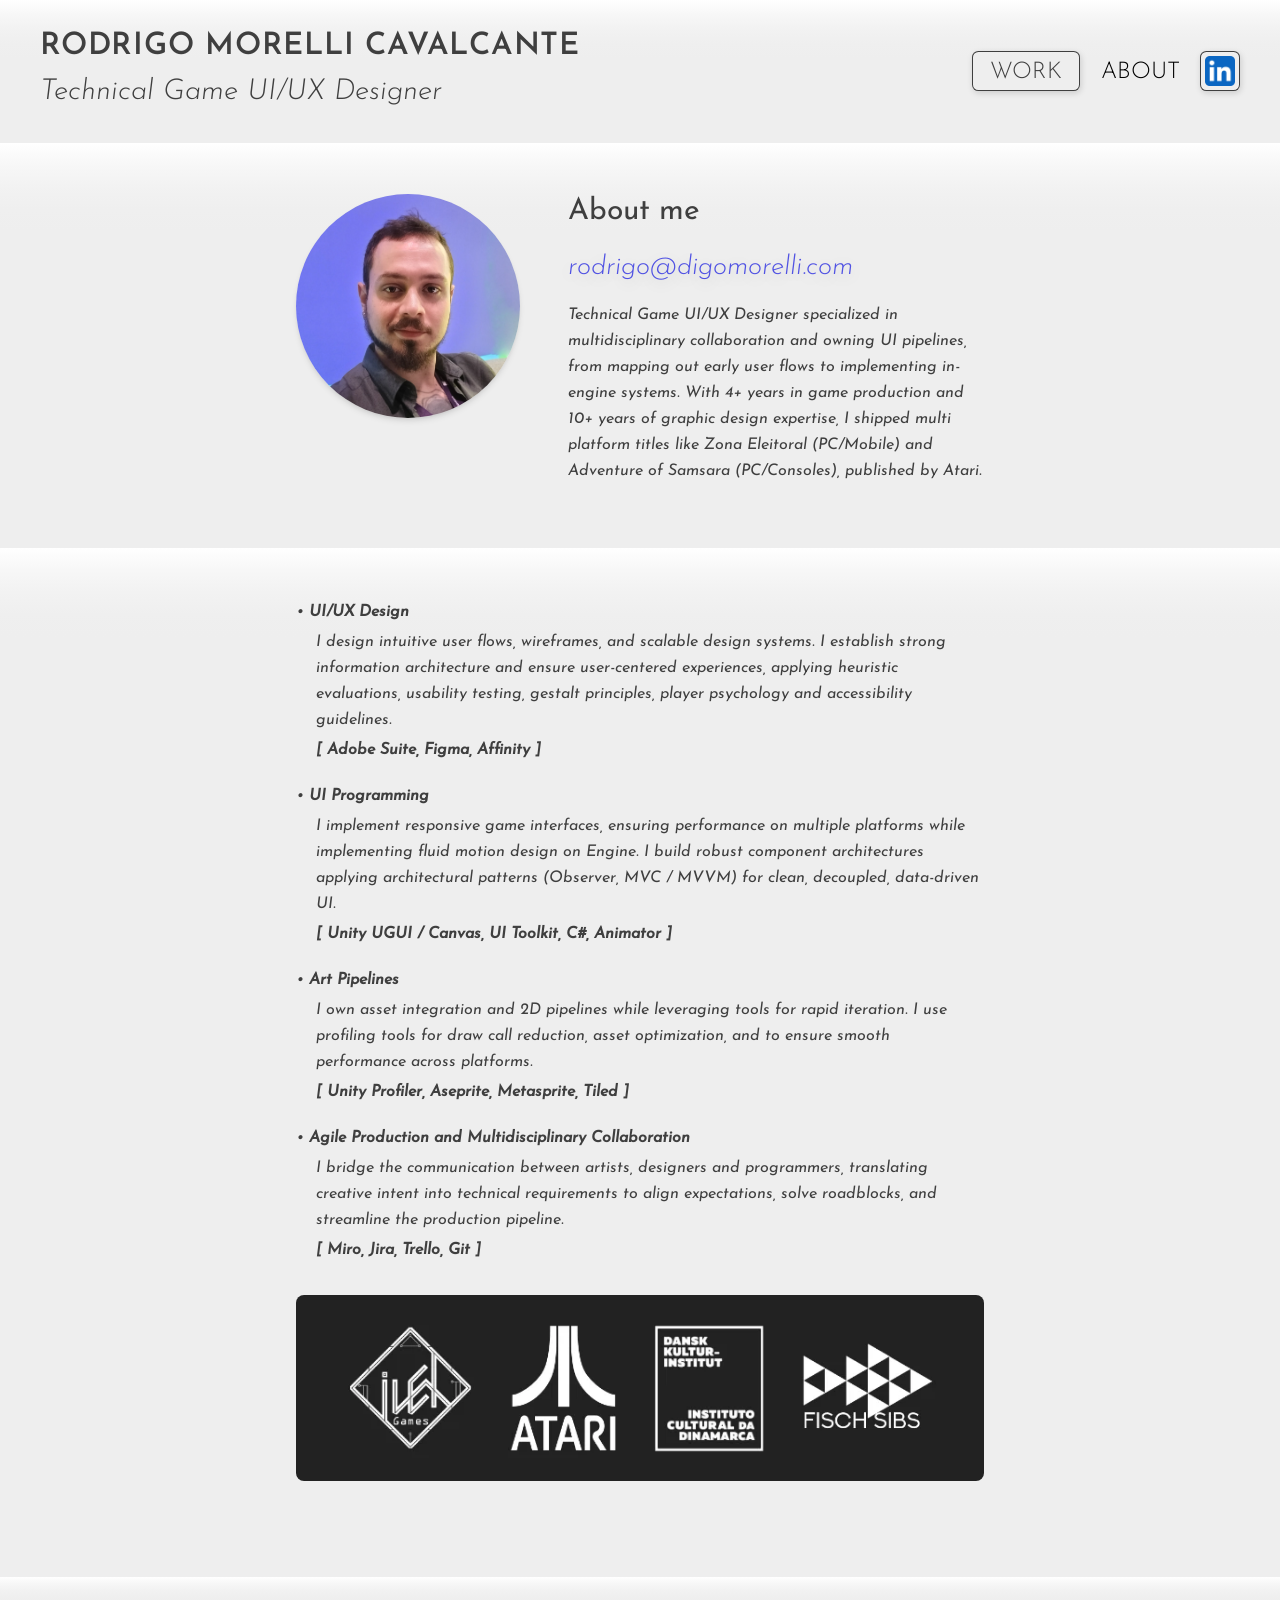
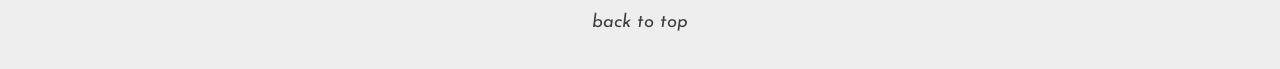
==== commit cb86138d: "minor padding fixes" ====
--- a/about/index.html
+++ b/about/index.html
@@ -29,7 +29,7 @@
       </header>
       <div class="slide-main">
         <div class="bg-pulse">
-        <section class="max-w-3xl mx-auto px-6 sm:px-10 pt-[2.4rem] sm:pt-[3.2rem] pb-10">
+        <section class="max-w-3xl mx-auto px-6 sm:px-10 pt-[2.4rem] sm:pt-[3.2rem] pb-16">
           <div class="flex flex-col items-center text-center lg:flex-row lg:items-start lg:text-left gap-8 lg:gap-12">
             <div class="w-44 h-44 sm:w-52 sm:h-52 lg:w-56 lg:h-56 rounded-full overflow-hidden shrink-0 shadow-md">
               <picture>
@@ -46,7 +46,7 @@
         </section>
         </div>
         <div class="bg-pulse">
-        <section class="max-w-3xl mx-auto px-6 sm:px-10 pt-[2.4rem] sm:pt-[3.2rem] pb-10">
+        <section class="max-w-3xl mx-auto px-6 sm:px-10 pt-[2.4rem] sm:pt-[3.2rem] pb-16 sm:pb-24">
           <div class="text-center lg:text-left">
             <p class="italic text-[#3F3F3F] leading-relaxed mb-1" style="padding-left:1.25em;text-indent:-1.25em;">&#8226;&nbsp;<strong>UI/UX Design</strong></p>
             <p class="italic text-[#3F3F3F] leading-relaxed mb-1" style="padding-left:1.25em;">I design intuitive user flows, wireframes, and scalable design systems. I establish strong information architecture and ensure user-centered experiences, applying heuristic evaluations, usability testing, gestalt principles, player psychology and accessibility guidelines.</p>
